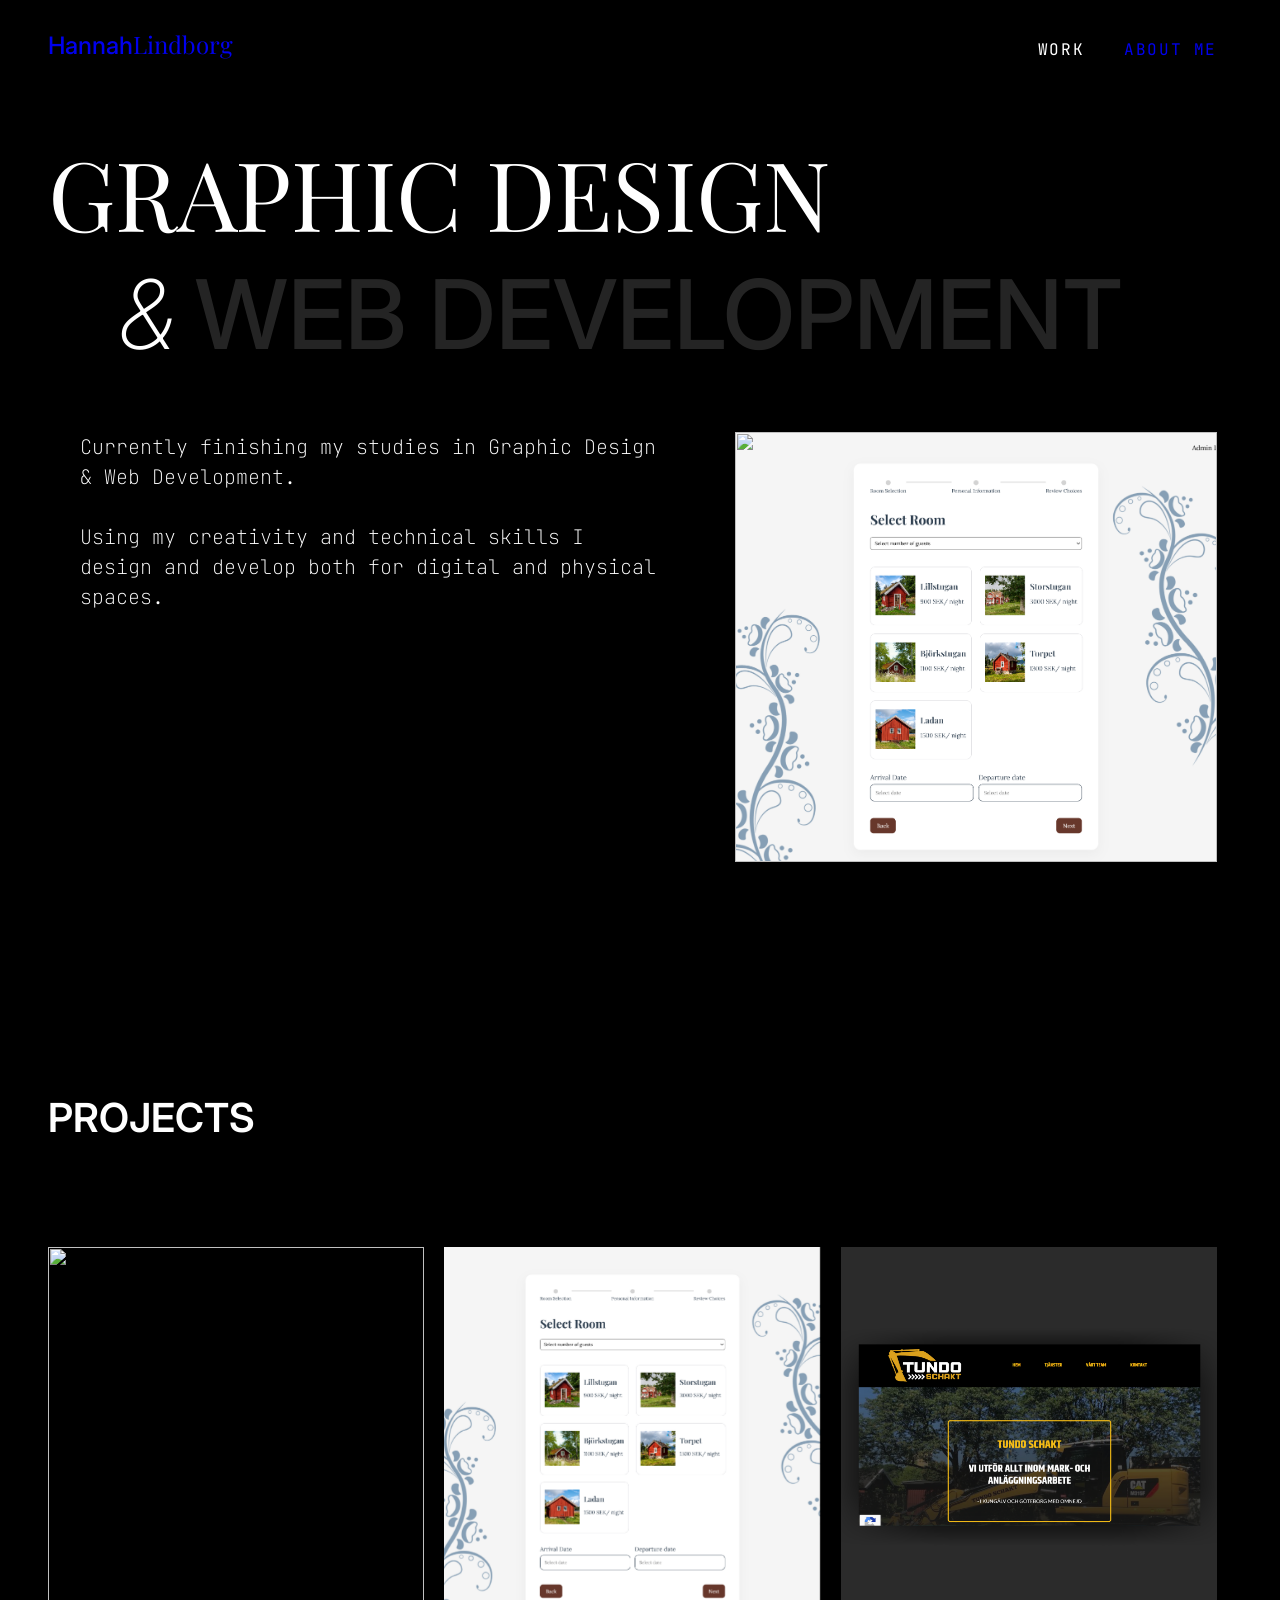
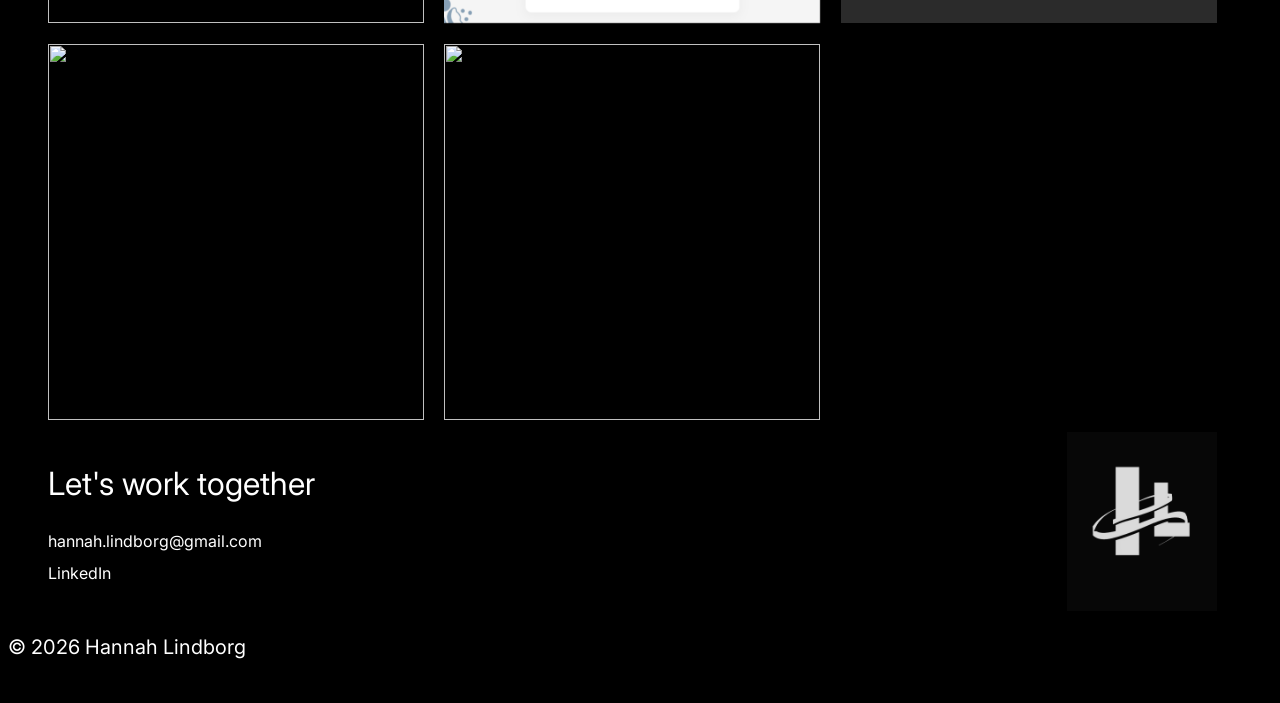
==== index.html @ d68002b4 "font size changes" ====
<!doctype html>
<html lang="en">
  <head>
    <meta charset="UTF-8" />
    <meta name="viewport" content="width=device-width, initial-scale=1.0" />
    <title>Home page</title>
    <link rel="preconnect" href="https://fonts.googleapis.com" />
    <link rel="preconnect" href="https://fonts.gstatic.com" crossorigin />

    <link
      href="https://fonts.googleapis.com/css2?family=Bebas+Neue&family=Inter:ital,opsz,wght@0,14..32,100..900;1,14..32,100..900&display=swap"
      rel="stylesheet"
    />
    <link
      href="https://fonts.googleapis.com/css2?family=Lora:ital,wght@0,400..700;1,400..700&family=Luxurious+Script&family=Playfair+Display:ital,wght@0,400..900;1,400..900&display=swap"
      rel="stylesheet"
    />
    <link
      href="https://fonts.googleapis.com/css2?family=JetBrains+Mono:ital,wght@0,100..800;1,100..800&display=swap"
      rel="stylesheet"
    />

    <link rel="stylesheet" href="style.css" />
    <link rel="stylesheet" href="work.css" />
    <link rel="stylesheet" href="transitions.css" />
  </head>
  <body>
    <div id="smooth-wrapper" class="smooth-scroll">
      <div id="smooth-content">
        <header>
          <nav aria-label="main">
            <ul>
              <div class="left-side">
                <li class="name" id="firstname"><a href="index.html">Hannah</a></li>
                <li class="name" id="lastname"><a href="index.html">Lindborg</a></li>
              </div>
              <div class="right-side">
                <li id="workbutton">WORK</li>
                <li><a href="about.html">ABOUT ME</a></li>
              </div>
            </ul>
          </nav>
        </header>
        <main id="swup" class="transition-reveal">
          <section id="hero-section">
            <section id="hero-1">
          <section id="hero-section-upper">
            <div id="hero-text">
              <h1 id="graphic-design">GRAPHIC DESIGN</h1>
              <div id="hero-2nd-row">
                <span id="and">&</span>
                <h1 id="web-development">WEB DEVELOPMENT</h1>
              </div>
            </div>
          </section>
          <section id="projects">
          <div id="hero-section-lower">
            <p id="hero-description">
              Currently finishing my studies in Graphic Design & Web Development.<br><br> Using my creativity and technical skills I design and develop both for digital and physical spaces.
            </p>
            <div id="image-animation-container">
              <img
                src="images/Album showcase.webp"
                alt=""
                id="hero-img-2"
                data-flip-id="album"
                class="gallery-images"
              />
              <img
                src="images/outdoor signage.webp"
                alt=""
                id="hero-img-3"
                class="gallery-images"
                data-flip-id="sunshake"
              />
              <img
                src="images/tundoschakt.webp"
                alt=""
                id="hero-img-1"
                data-flip-id="internship"
                class="gallery-images"
              />
                <img
                src="images/sjöstugan/booking step1.png"
                alt=""
                id="hero-img-1"
                data-flip-id="bookingsystem"
                class="gallery-images"
              />
                <img
                src="images/sjöstugan-display.webp"
                alt=""
                id="hero-img-1"
                data-flip-id="sjöstugan"
                class="gallery-images"
              />
            </div>
          </div>
          </section>
          </section>
          <section id="projects-title">
            <h2>PROJECTS</h2>
          </section>
          <section id="projects-showcase">
            <div class="project-container">
              <a href="sjöstugan.html" alt="">
                <img
                  src="images/sjöstugan-display.webp"
                  alt=""
                  data-flip-id="sjöstugan"
                  class="project-image"
                />
                <div class="project-overlay">
                  <h2 class="project-title">
                    Sjöstugan<br />
                    Bed & Breakfast
                  </h2>
                  <div class="project-description">
                    <p>Web design</p>
                    <p>UX design</p>
                    <p>Brand identity</p>
                  </div>
                </div>
              </a>
            </div>
               <div class="project-container">
              <a href="bookingsystem.html" alt="" data-flip-id="project-4">
                <img src="images/sjöstugan/booking step1.png" alt="" class="project-image" data-flip-id="bookingsystem" />
                <div class="project-overlay">
                  <h2 class="project-title">Sjöstugan<br />Booking & Management System</h2>
                  <div class="project-description">
                    <p>Full-stack dev</p>
                    <p>UX design</p>
                    <p>Database</p>
                  </div>
                </div>
              </a>
            </div>
             <div class="project-container">
              <a href="internship.html" alt="">
                <img
                  src="images/tundoschakt.webp"
                  alt=""
                  data-flip-id="internship"
                  class="project-image"
                />
                <div class="project-overlay">
                  <h2 class="project-title">Internship Projects</h2>
                  <div class="project-description">
                    <p>Web design</p>
                    <p>UX design</p>
                    <p>Social media</p>
                  </div>
                </div>
              </a>
            </div>
            <div class="project-container">
              <a href="sunshake.html" alt="">
                <img
                  src="images/outdoor signage.webp"
                  alt=""
                  data-flip-id="sunshake"
                  class="project-image"
                />
                <div class="project-overlay">
                  <h2 class="project-title">
                    Sunshake<br />Juice & smoothie bar
                  </h2>
                  <div class="project-description">
                    <p>Brand Identity</p>
                  </div>
                </div>
              </a>
            </div>
            <div class="project-container">
              <a href="albumproject.html" alt="">
                <img
                  src="images/Album showcase.webp"
                  alt=""
                  class="project-image"
                  data-flip-id="album"
                />
                <div class="project-overlay">
                  <h2 class="project-title">A Taste of Music</h2>
                  <div class="project-description">
                    <p>Album cover design</p>
                    <p>Concept design</p>
                  </div>
                </div>
              </a>
            </div>
          </section>
        </main>
        <footer>
          <section id="footer-information">
            <div class="footer-left">
              <img src="images/sjöstugan/Screenshot 2026-03-01 122633 - Copy.png" alt="" />
            </div>
            <div class="footer-right">
              <h3>Let's work together</h3>
              <ul>
                <li>
                  <a href="mailto:hannah.lindborg@gmail.com">
                    hannah.lindborg@gmail.com
                  </a>
                </li>
               <li>
                  <a
                    href="https://www.linkedin.com/in/hannah-lindborg-938377367"
                    >LinkedIn</a
                  >
                </li>
              </ul>
            </div>
          </section>
          </section>
          <div id="copyright">
            <p>© 2026 Hannah Lindborg</p>
          </div>
        </footer>
      </div>
    </div>
    <script src="https://cdn.jsdelivr.net/npm/gsap@3.14.1/dist/gsap.min.js"></script>
    <script src="https://cdn.jsdelivr.net/npm/gsap@3.14.1/dist/ScrollToPlugin.min.js"></script>
    <script src="https://cdn.jsdelivr.net/npm/gsap@3.14.1/dist/ScrollTrigger.min.js"></script>
    <script src="https://cdn.jsdelivr.net/npm/gsap@3.14.1/dist/SplitText.min.js"></script>
    <script src="https://cdn.jsdelivr.net/npm/gsap@3.14.1/dist/ScrollSmoother.min.js"></script>
    <script src="https://cdn.jsdelivr.net/npm/gsap@3.14.1/dist/ScrambleTextPlugin.min.js"></script>
    <script src="https://cdn.jsdelivr.net/npm/gsap@3.14.1/dist/Flip.min.js"></script>
    <script src="https://unpkg.com/@swup/js-plugin@3"></script>
    <script src="https://unpkg.com/@swup/parallel-plugin@0"></script>
    <script src="https://unpkg.com/@swup/head-plugin@2"></script>
    <script src="https://unpkg.com/@swup/preload-plugin@3"></script>
    <script type="module" src="global.js"></script>
  </body>
</html>
---- style.css ----
:root {
  --space-2xs: clamp(0.25rem, 0.5vw, 0.375rem);
  --space-xs: clamp(0.5rem, 1vw, 0.75rem);
  --space-sm: clamp(0.75rem, 2vw, 1.25rem);
  --space-md: clamp(1.25rem, 4vw, 2.5rem);
  --space-lg: clamp(2rem, 8vh, 5rem);
  --space-xl: clamp(4rem, 12vh, 8rem);
  scrollbar-gutter: stable;
}

* {
  font-family: "Inter", sans-serif;
  font-optical-sizing: auto;
  font-weight: weight;
  font-style: normal;
  font-size: 16px;
}

*,
*:before,
*:after {
  box-sizing: border-box;
}

/* Global font sizes */

h1 {
  font-size: clamp(2.5rem, 8vw, 4rem);
  font-weight: 800;
  margin-bottom: 0;
}

h2 {
  font-size: clamp(1.8rem, 5vw, 2.5rem);
  font-weight: 600;
}

h3 {
  font-size: clamp(1.4rem, 3vw, 2rem);
  font-weight: 400;
}

p {
  font-size: clamp(1rem, 1vw + 0.5rem, 1.25rem);
  line-height: 1.6;
  max-width: 75ch;
}

#intro-left-container span {
  font-weight: 200;
  margin-top: 0;
  font-size: 2rem;
}

nav ul {
  display: flex;
  flex-direction: row;
  justify-content: space-between;
  list-style-type: none;
  padding-right: var(--space-md);
  padding-top: var(--space-xs);
  padding-bottom: var(--space-xs);
  align-items: flex-end;
}

.right-side li,
.right-side a {
  font-family: "JetBrains Mono", monospace;
  letter-spacing: 0.1em;
  text-decoration-line: none;
}

.right-side {
  display: flex;
  flex-direction: row;
  column-gap: var(--space-md);
}

.left-side {
  display: flex;
  flex-direction: row;
  align-items: baseline;
}

.name a {
  font-size: 1.5rem;
}

.left-side #firstname a {
  font-family: "Inter", serif !important;
  font-weight: 500;
  text-decoration-line: none;
}

.left-side #lastname a {
  font-family: "Playfair Display", serif !important;
  text-decoration-line: none;
}

/* Intro section */

#intro-section {
  display: flex;
  flex-direction: row;
  height: 200px;
  flex: 60% 40%;
  padding-bottom: var(--space-sm);
  background-color: white;
  position: relative;
}

#intro-left-container {
  display: flex;
  flex-direction: column;
  justify-content: flex-end;
  width: 100%;
  padding-left: var(--space-md);
}

#intro-right-container {
  display: flex;
  flex-direction: column;
  width: 100%;
  justify-content: flex-end;
  padding-right: var(--space-md);
}

#brief-container {
  display: flex;
  flex-direction: column;
  align-items: flex-start;
}

#brief-container h3 {
  margin-bottom: 0;
}

#brief-container p {
  margin-bottom: 0;
}

#delivery-container {
  display: flex;
  flex-direction: column;
  align-items: flex-start;
}

#delivery-container h3 {
  margin-bottom: 0;
}

#delivery-container p {
  margin-bottom: 0;
}

@media screen and (max-width: 1024px) {
  #intro-section {
    display: flex;
    flex-direction: column;
    height: auto;
    row-gap: var(--space-xs);
    padding-bottom: var(--space-sm);
  }

  #intro-left-container {
    align-items: center;
  }

  #intro-right-container {
    padding-left: var(--space-md);
  }
}

#hero-image-container {
  width: auto;
  height: auto;
  overflow: hidden;
}

#hero-image-container img {
  width: 100%;
  height: 100%;
  object-fit: cover;
}

#contept-section {
  max-width: 40vw;
  height: 312px;
  align-content: center;
  margin-left: var(--space-md);
}

/* Image credits section */

.image-credits {
  display: flex;
  flex-direction: column;
  align-items: flex-start;
  padding-inline: var(--space-md);
}

footer {
  background-color: white;
  color: black;
  z-index: 10;
}

footer a {
  color: black;
  text-decoration-line: none;
}

footer a:visited {
  color: black;
}

#footer-information {
  display: flex;
  flex-direction: row-reverse;
  justify-content: space-between;
  padding-inline: var(--space-md);
  padding-top: var(--space-xs);
}

#footer-information p {
  margin-block: 0;
}

.footer-left {
  display: flex;
  flex-direction: column;
  justify-content: center;
}

.footer-left img {
  max-width: 150px;
  height: auto;
  object-fit: cover;
}

.footer-right {
  display: flex;
  flex-direction: column;
  justify-content: flex-start;
}

.footer-right h3 {
  margin-bottom: var(--space-xs);
}

.footer-right ul {
  display: flex;
  flex-direction: column;
  list-style: none;
  padding-left: 0;
  row-gap: var(--space-xs);
}

#copyright {
  display: flex;
  justify-self: center;
  padding-bottom: var(--space-xs);
}
---- work.css ----
/* Swup reveal transition */
#swup.transition-reveal {
  background-color: black;
}

body {
  background-color: black;
  color: white;
}

a:visited {
  color: white;
}

#workbutton:hover {
  cursor: pointer;
}

#hero-section-upper {
  padding-inline: var(--space-md);
  padding-block: var(--space-md);
}

#hero-text {
  display: flex;
  flex-direction: column;
}

#hero-2nd-row {
  display: flex;
  flex-direction: row;
  column-gap: var(--space-sm);
  padding-left: var(--space-lg);
}

#and {
  font-size: 6rem;
  font-family: "Inter", sans-serif;
  font-style: italic;
  font-weight: 200;
}

#web-development {
  font-size: 6rem;
  font-family: "Inter", sans-serif;
  font-weight: 500;
  opacity: 0;
  padding: 0;
  margin: 0;
}

#graphic-design {
  font-size: 6rem;
  font-family: "Playfair Display", serif;
  padding: 0;
  margin: 0;
  font-weight: 200;
}

#hero-section-lower {
  display: flex;
  flex-direction: row;
  min-height: 50vh;
}

#hero-description {
  padding-inline: var(--space-lg);
  margin-top: var(--space-sm);
  flex: 60%;
  will-change: transform, opacity;
  line-height: 1.5;
  font-kerning: normal;
}

#hero-1 {
  height: 100vh;
  display: flex;
  flex-direction: column;
}

#hero-description,
#hero-description *,
#hero-description div,
#hero-description span {
  font-family: "JetBrains Mono", monospace !important;
  font-size: 1.25rem;
  font-weight: 100;
  -webkit-font-smoothing: antialiased;
}

#hero-description .split-line,
#hero-description .split-word {
  font-family: "JetBrains Mono", monospace !important;
  font-weight: 100 !important;
  font-size: 1.25rem !important;
  line-height: inherit !important;
  display: inline-block;
  -webkit-font-smoothing: antialiased;
  -moz-osx-font-smoothing: grayscale;
}

#hero-description div {
  display: inline-block;
}

#image-animation-container {
  flex: 40%;
  margin-top: var(--space-sm);
  margin-right: var(--space-md);
  position: relative;
  z-index: 1;
}

#image-animation-container img {
  width: 100%;
  height: 100%;
  object-fit: cover;
  position: absolute;
  z-index: 1;
}

#projects-title {
  padding-block: var(--space-lg);
  padding-inline: var(--space-md);
}

#projects-showcase {
  display: grid;
  grid-template-columns: 1fr 1fr 1fr;
  grid-template-rows: auto;
  row-gap: var(--space-sm);
  column-gap: var(--space-sm);
  padding-inline: var(--space-md);
}

.project-container {
  width: 100%;
  aspect-ratio: 1/1;
  position: relative;
}

.project-image {
  will-change: transform, opacity;
}

#projects,
#hero-section-lower,
#image-animation-container {
  overflow: visible !important;
}

.is-flipping .gallery-images {
  opacity: 0;
}

body.is-flipping .project-container {
  pointer-events: none;
  overflow: visible;
}

body:not(.is-flipping) .project-container {
  pointer-events: auto;
  overflow: hidden;
}

.project-container img {
  display: block;
  width: 100%;
  height: 100%;
  object-fit: cover;
  position: relative;
}

.project-overlay {
  position: absolute;
  top: 0;
  left: 0;
  width: 100%;
  height: 100%;
  opacity: 0;
  background-color: rgba(0, 0, 0, 0.7);
  justify-content: center;
  align-content: center;
  color: white;
  text-align: left;
  padding-inline: var(--space-md);
}

.project-title {
  margin-bottom: var(--space-xs);
  font-size: 2rem;
}

.project-description {
  display: flex;
  flex-direction: row;
  flex-wrap: wrap;
  column-gap: var(--space-xs);
}

.project-description p {
  border: 1px solid white;
  border-radius: 0.75rem;
  margin-block: var(--space-xs);
  font-size: 1rem;
  padding-inline: 8px;
  padding-block: 4px;
}

.left-column h1 {
  font-size: 12.5rem;
}

.left-column span {
  font-family: "Playfair Display", serif;
  font-weight: 200;
  margin-top: -3%;
  font-size: 3.5rem;
  align-self: center;
  color: #ff5900;
}

.left-column {
  display: flex;
  flex-direction: column;
  justify-content: flex-end;
}

footer {
  background-color: black;
  color: white;
}

footer a {
  color: white;
}

footer a:visited {
  color: white;
}

@media screen and (max-width: 1200px) {
  #graphic-design {
    font-size: 4.5rem;
  }
  #web-development {
    font-size: 4.5rem;
  }
  #and {
    font-size: 4.5rem;
  }
}

@media screen and (max-width: 1024px) {
  #projects-showcase {
    grid-template-columns: 1fr 1fr;
    grid-template-rows: auto;
  }
}

@media screen and (max-width: 920px) {
  #graphic-design {
    font-size: 3rem;
  }
  #web-development {
    font-size: 3rem;
  }
  #and {
    font-size: 3rem;
  }
}

@media screen and (max-width: 768px) {
  #projects-showcase {
    grid-template-columns: 1fr;
  }
  .project-overlay {
    opacity: 100;
    display: flex;
    flex-direction: column;
    align-items: center;
  }
  .project-title {
    text-align: center;
  }
  .project-container img {
    width: 100%;
    height: 100%;
    object-fit: cover;
  }
  #image-animation-container {
    display: none;
  }
  #hero-section {
    display: flex;
    flex-direction: column;
    justify-content: center;
  }
  #hero-1 {
    min-height: 70vh;
    justify-content: center;
  }
  #hero-description {
    flex: 100%;
    padding-inline: var(--space-md);
  }
  .project-description {
    justify-content: center;
    row-gap: var(--space-2xs);
  }
  .project-description p {
    margin-block: var(--space-2xs);
  }
  #projects-title {
    padding-block: var(--space-sm);
  }
  #web-development {
    opacity: 1;
    font-size: 2.5rem;
  }
  #graphic-design {
    font-size: 2.5rem;
  }
  #and {
    font-size: 2.5rem;
  }
}

@media screen and (max-width: 500px) {
  #web-development {
    opacity: 1;
    font-size: 2rem;
  }
  #graphic-design {
    font-size: 2rem;
  }
  #and {
    font-size: 2rem;
  }
}
---- transitions.css ----
#swup.is-changing {
  display: grid;
  grid-template-columns: 100%;
  overflow: hidden;
  height: 100vh;
}

.is-newcontainer,
.is-previous-container {
  grid-area: 1/1;
  min-height: 100vh;
}

.is-new-container {
  z-index: 2;
}

.is-previous-container {
  z-index: 1;
}
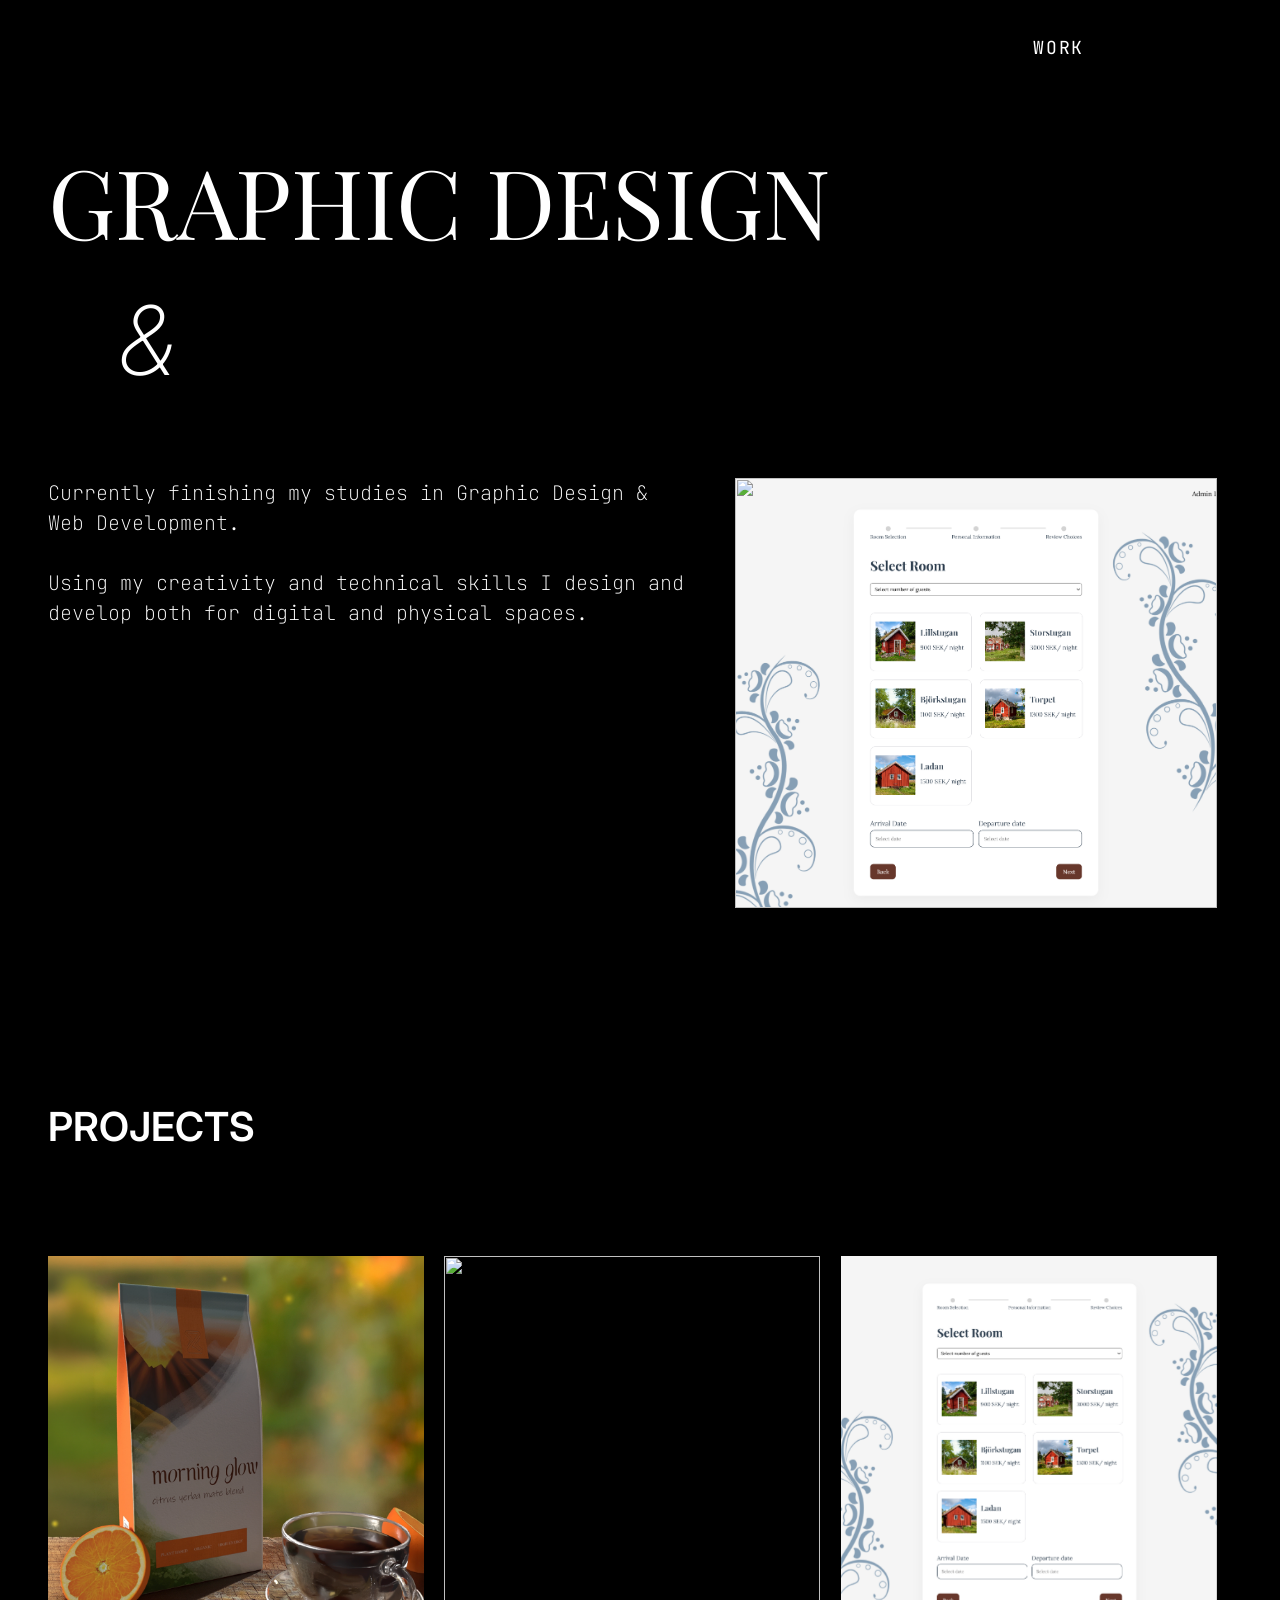
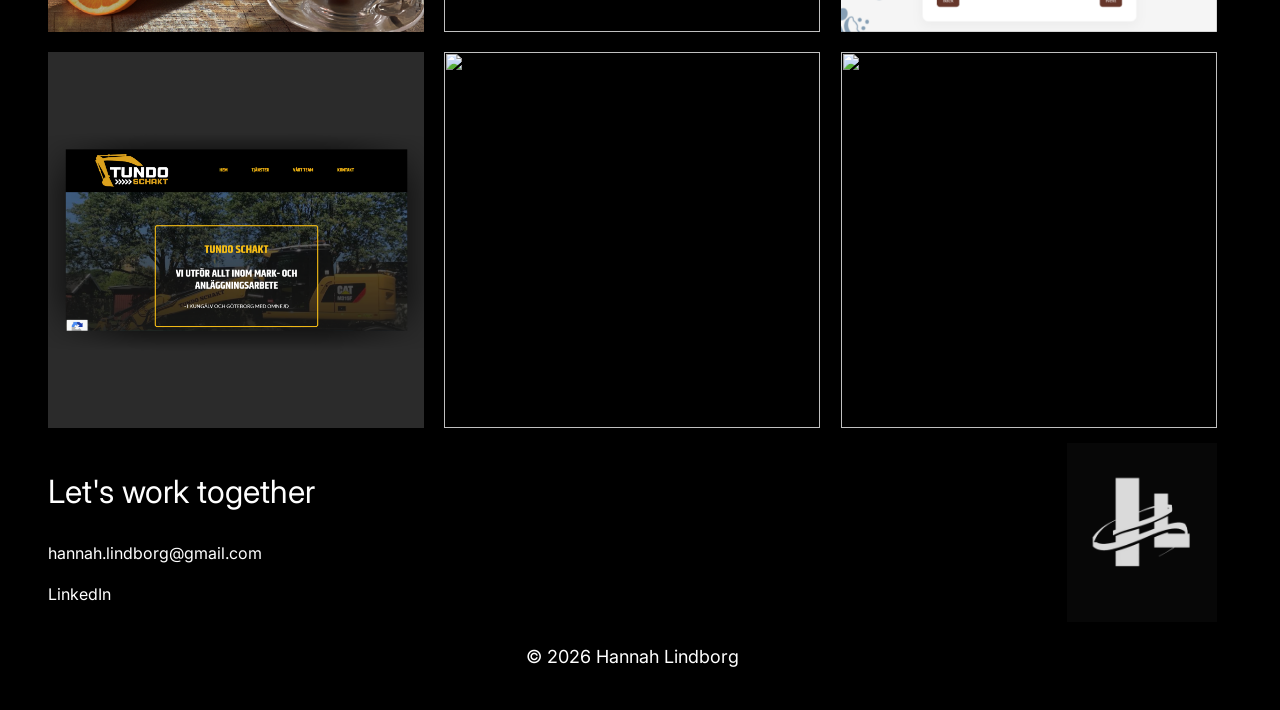
==== commit 41c09073: "moment project" ====
--- a/index.html
+++ b/index.html
@@ -66,6 +66,13 @@
                 data-flip-id="album"
                 class="gallery-images"
               />
+               <img
+                src="images/moment/moment cover.webp"
+                alt=""
+                id="hero-img-3"
+                class="gallery-images"
+                data-flip-id="moment"
+              />
               <img
                 src="images/outdoor signage.webp"
                 alt=""
@@ -102,6 +109,26 @@
             <h2>PROJECTS</h2>
           </section>
           <section id="projects-showcase">
+             <div class="project-container">
+              <a href="moment.html" alt="">
+                <img
+                  src="images/moment/moment cover.webp"
+                  alt=""
+                  data-flip-id="moment"
+                  class="project-image"
+                />
+                <div class="project-overlay">
+                  <h2 class="project-title">
+                    momenT<br />
+                    tea co.
+                  </h2>
+                  <div class="project-description">
+                    <p>Brand Identity</p>
+                    <p>Packaging design</p>
+                  </div>
+                </div>
+              </a>
+            </div>
             <div class="project-container">
               <a href="sjöstugan.html" alt="">
                 <img
--- a/style.css
+++ b/style.css
@@ -40,8 +40,10 @@
   font-weight: 400;
 }
 
-p {
-  font-size: clamp(1rem, 1vw + 0.5rem, 1.25rem);
+p,
+span,
+li {
+  font-size: clamp(1rem, 0.5vw + 0.75rem, 1.125rem);
   line-height: 1.6;
   max-width: 75ch;
 }
@@ -57,10 +59,9 @@
   flex-direction: row;
   justify-content: space-between;
   list-style-type: none;
-  padding-right: var(--space-md);
-  padding-top: var(--space-xs);
-  padding-bottom: var(--space-xs);
-  align-items: flex-end;
+  padding-inline: var(--space-md);
+  padding-block: var(--space-xs);
+  align-items: center;
 }
 
 .right-side li,
@@ -102,7 +103,7 @@
 #intro-section {
   display: flex;
   flex-direction: row;
-  height: 200px;
+  height: auto;
   flex: 60% 40%;
   padding-bottom: var(--space-sm);
   background-color: white;
@@ -258,6 +259,28 @@
 
 #copyright {
   display: flex;
-  justify-self: center;
+  flex-direction: column;
+  align-items: center;
   padding-bottom: var(--space-xs);
 }
+
+@media screen and (max-width: 500px) {
+  .footer-left {
+    display: none;
+  }
+  #footer-information {
+    justify-content: flex-end;
+  }
+}
+
+@media screen and (max-width: 480px) {
+  #intro-left-container {
+    align-items: flex-start;
+  }
+}
+
+@media screen and (max-width: 400px) {
+  nav ul {
+    flex-direction: column;
+  }
+}
--- a/work.css
+++ b/work.css
@@ -12,6 +12,10 @@
   color: white;
 }
 
+a {
+  color: black;
+}
+
 #workbutton:hover {
   cursor: pointer;
 }
@@ -31,6 +35,7 @@
   flex-direction: row;
   column-gap: var(--space-sm);
   padding-left: var(--space-lg);
+  align-items: center;
 }
 
 #and {
@@ -64,7 +69,7 @@
 }
 
 #hero-description {
-  padding-inline: var(--space-lg);
+  padding-inline: var(--space-md);
   margin-top: var(--space-sm);
   flex: 60%;
   will-change: transform, opacity;
@@ -297,12 +302,13 @@
     justify-content: center;
   }
   #hero-1 {
-    min-height: 70vh;
-    justify-content: center;
+    height: 60vh;
+    justify-content: space-between;
   }
   #hero-description {
     flex: 100%;
     padding-inline: var(--space-md);
+    font-size: 1rem;
   }
   .project-description {
     justify-content: center;
@@ -326,7 +332,10 @@
   }
 }
 
-@media screen and (max-width: 500px) {
+@media screen and (max-width: 550px) {
+  #hero-2nd-row {
+    padding-left: var(--space-sm);
+  }
   #web-development {
     opacity: 1;
     font-size: 2rem;
@@ -338,3 +347,25 @@
     font-size: 2rem;
   }
 }
+
+@media screen and (max-width: 480px) {
+  #hero-1 {
+    height: 50vh;
+  }
+}
+
+@media screen and (max-width: 410px) {
+  #hero-2nd-row {
+    padding-left: 0;
+  }
+  #web-development {
+    opacity: 1;
+    font-size: 1.5rem;
+  }
+  #graphic-design {
+    font-size: 1.5rem;
+  }
+  #and {
+    font-size: 1.5rem;
+  }
+}
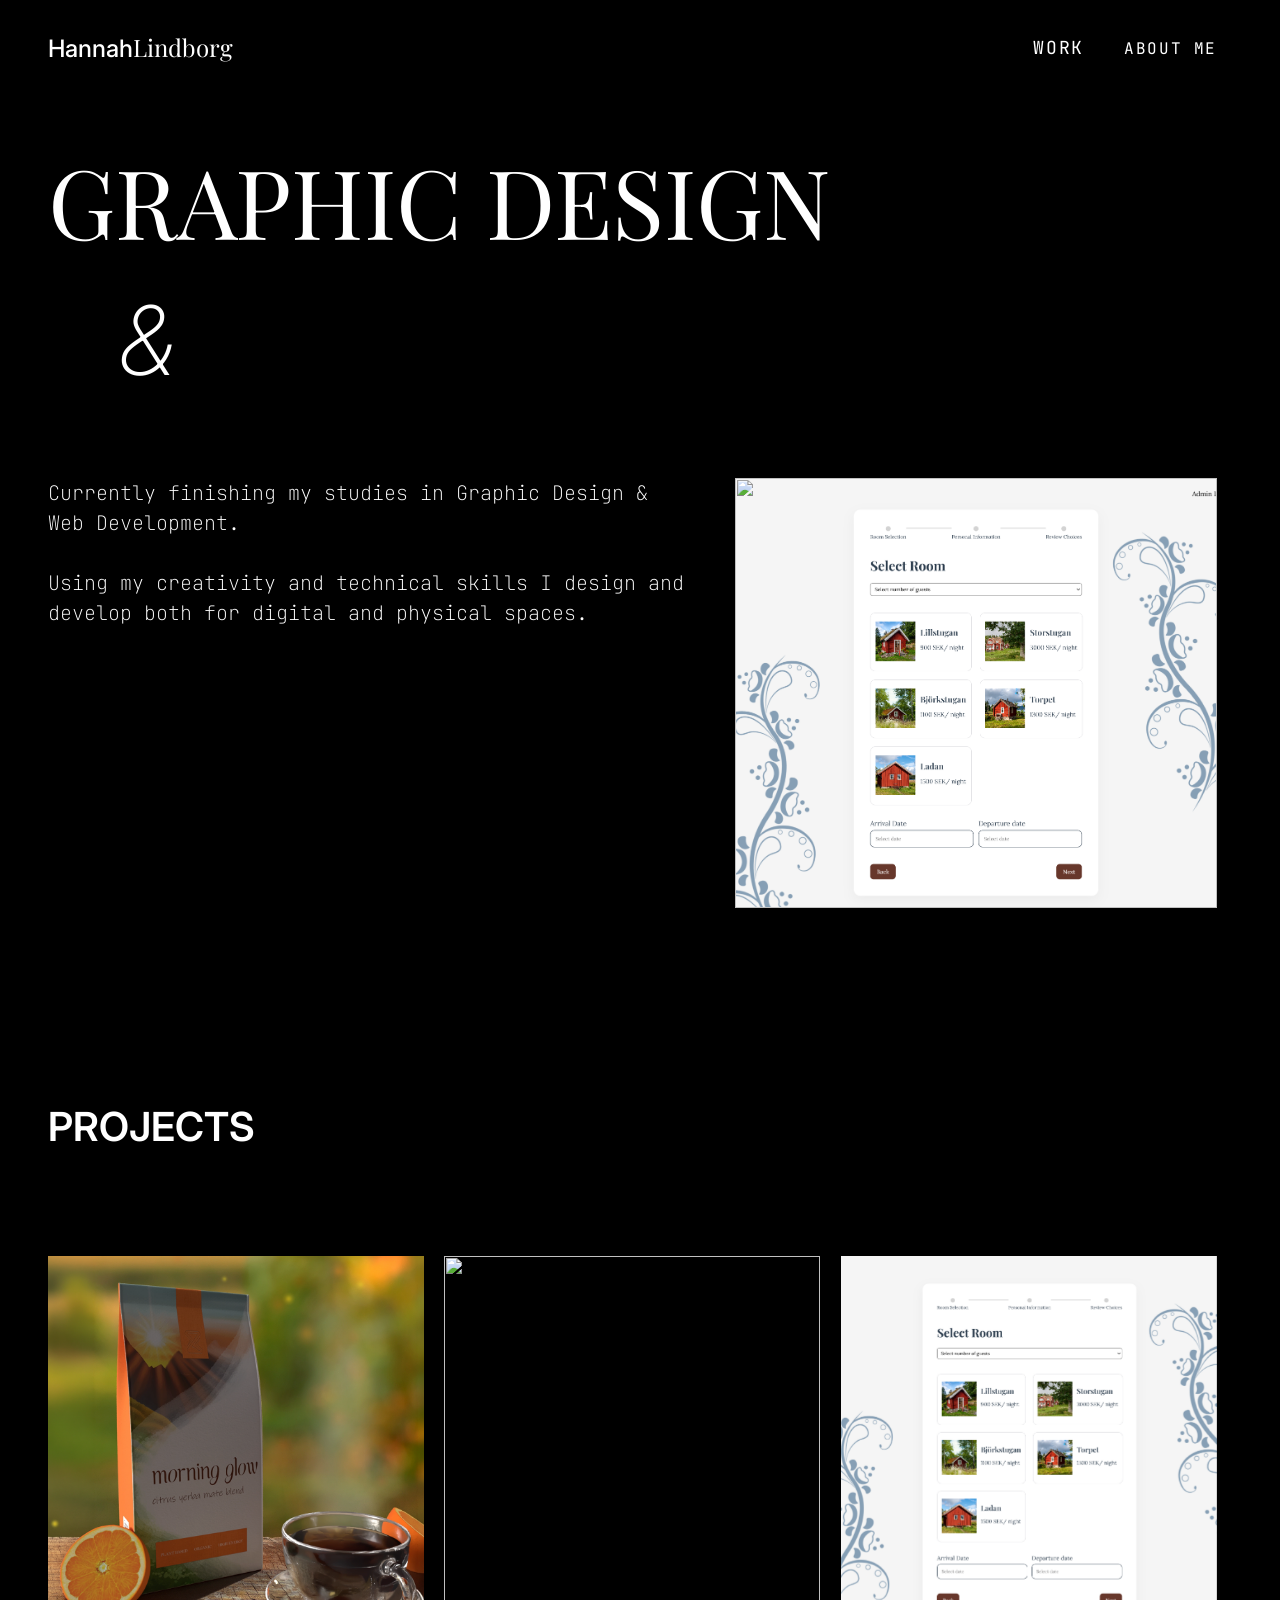
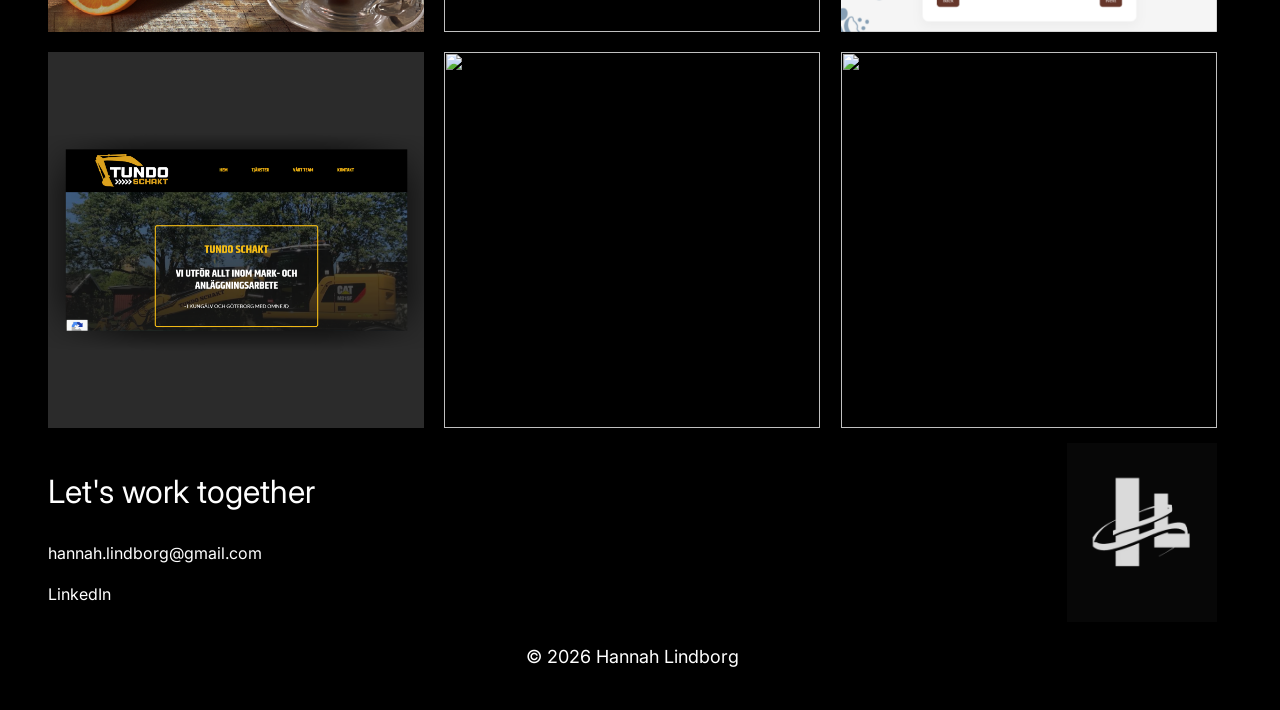
==== commit 08a537ef: "animation fix" ====
--- a/index.html
+++ b/index.html
@@ -62,16 +62,16 @@
               <img
                 src="images/Album showcase.webp"
                 alt=""
+                id="hero-img-1"
+                data-flip-id="album"
+                class="gallery-images"
+              />
+               <img
+                src="images/moment/moment_cover.webp"
+                alt=""
                 id="hero-img-2"
-                data-flip-id="album"
-                class="gallery-images"
-              />
-               <img
-                src="images/moment/moment cover.webp"
-                alt=""
-                id="hero-img-3"
-                class="gallery-images"
                 data-flip-id="moment"
+                class="gallery-images"
               />
               <img
                 src="images/outdoor signage.webp"
@@ -83,21 +83,21 @@
               <img
                 src="images/tundoschakt.webp"
                 alt=""
-                id="hero-img-1"
+                id="hero-img-4"
                 data-flip-id="internship"
                 class="gallery-images"
               />
                 <img
                 src="images/sjöstugan/booking step1.png"
                 alt=""
-                id="hero-img-1"
+                id="hero-img-5"
                 data-flip-id="bookingsystem"
                 class="gallery-images"
               />
                 <img
                 src="images/sjöstugan-display.webp"
                 alt=""
-                id="hero-img-1"
+                id="hero-img-6"
                 data-flip-id="sjöstugan"
                 class="gallery-images"
               />
@@ -112,7 +112,7 @@
              <div class="project-container">
               <a href="moment.html" alt="">
                 <img
-                  src="images/moment/moment cover.webp"
+                  src="images/moment/moment_cover.webp"
                   alt=""
                   data-flip-id="moment"
                   class="project-image"
--- a/work.css
+++ b/work.css
@@ -13,7 +13,7 @@
 }
 
 a {
-  color: black;
+  color: white;
 }
 
 #workbutton:hover {
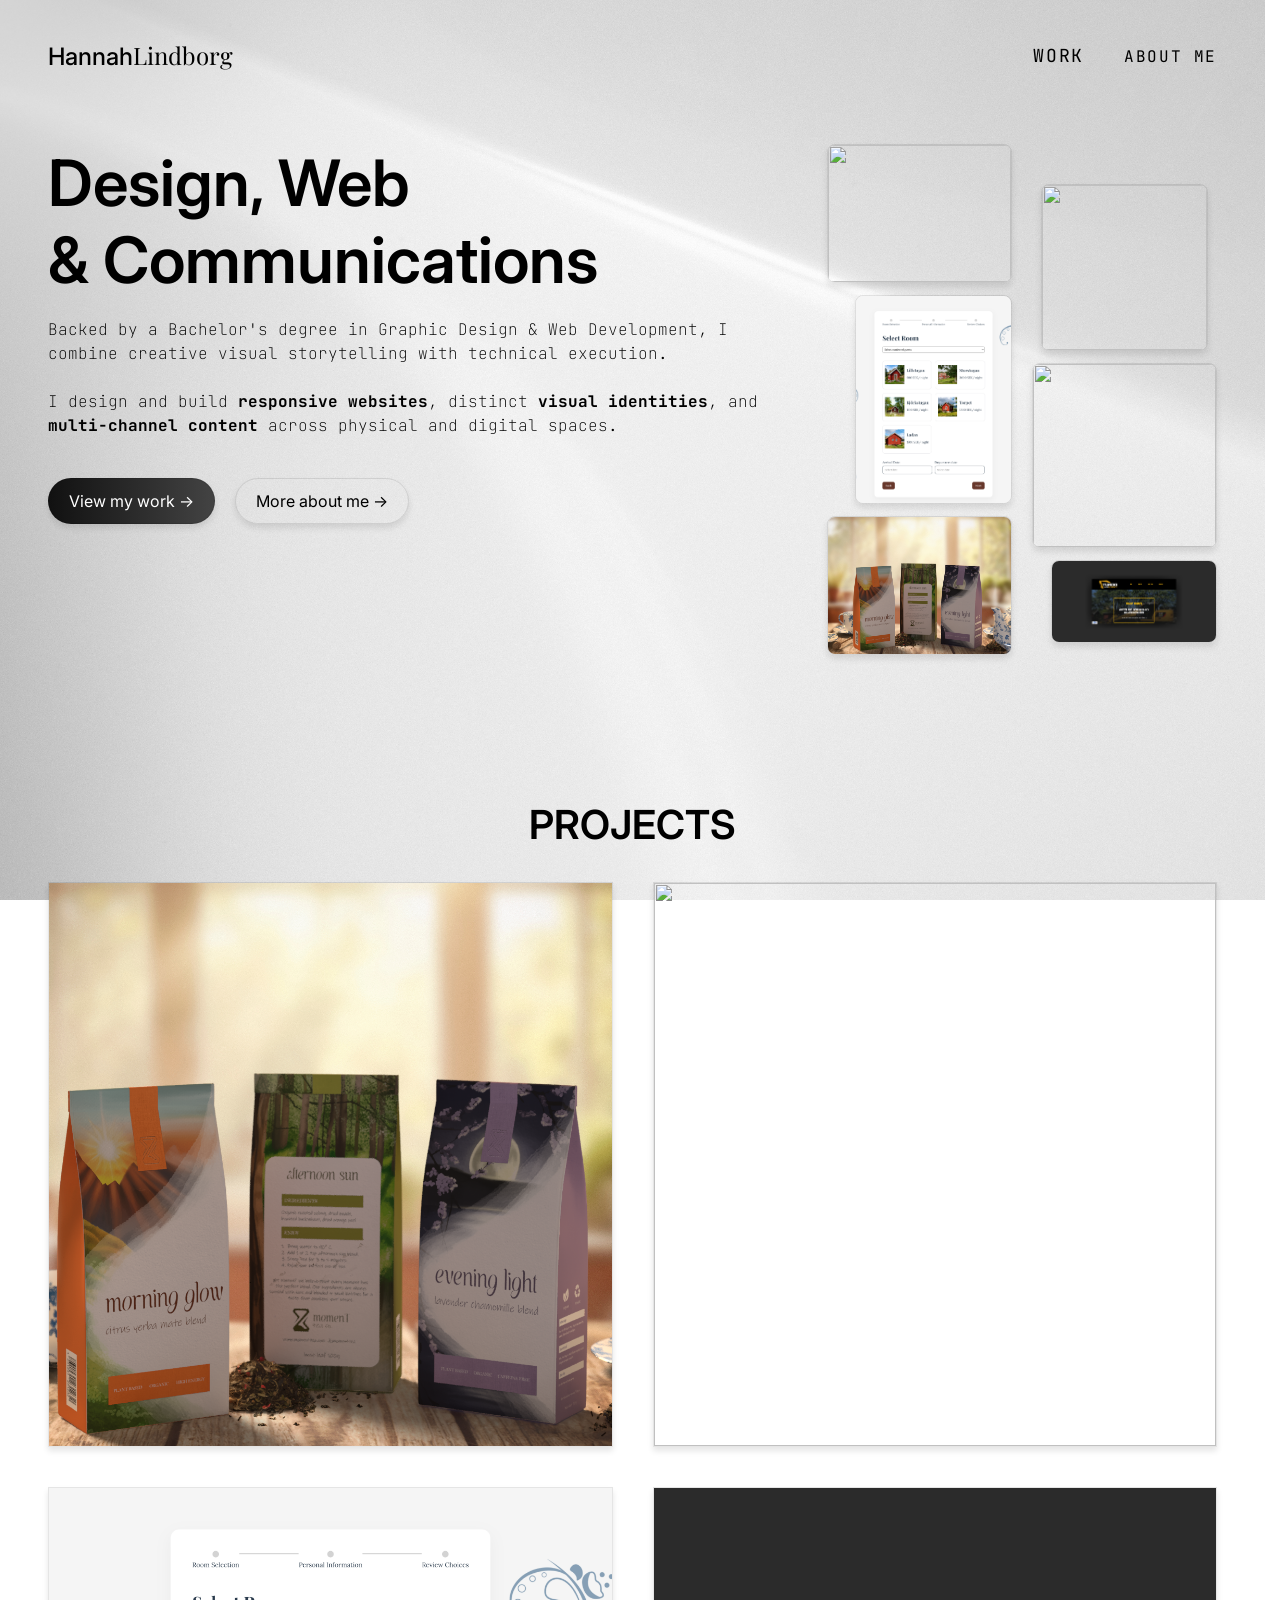
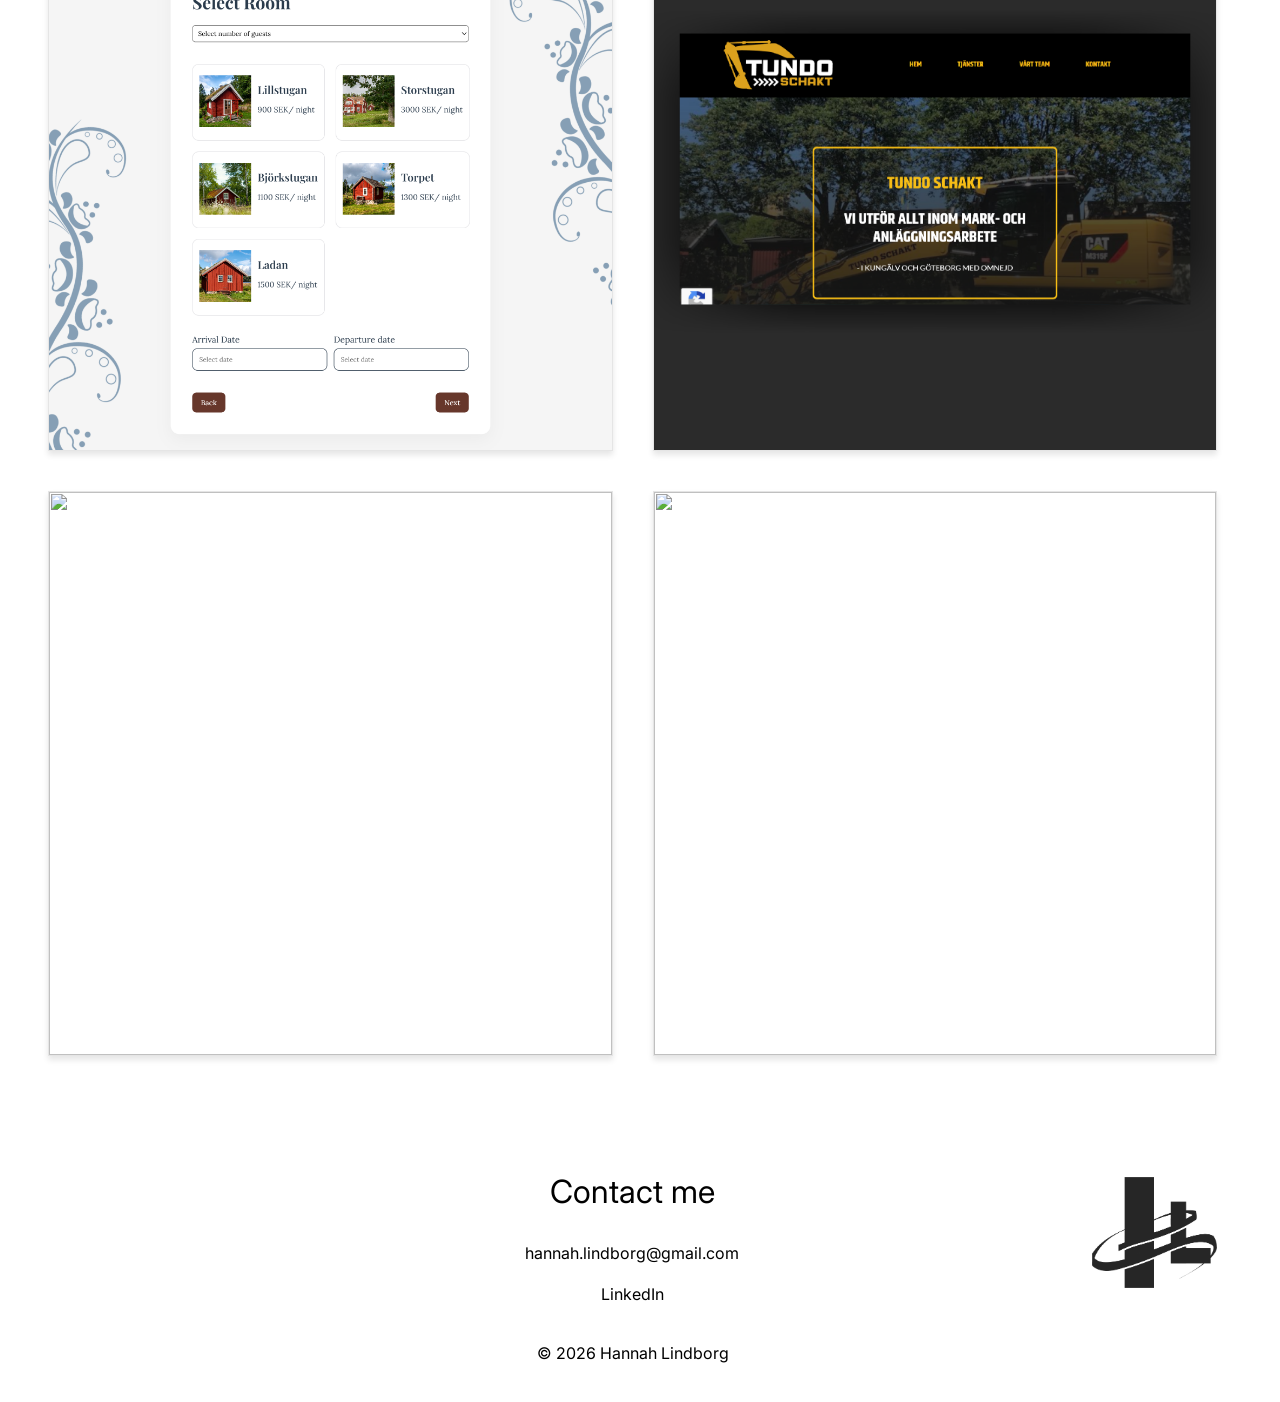
==== commit 9c5540c2: "homepage update" ====
--- a/index.html
+++ b/index.html
@@ -35,7 +35,7 @@
                 <li class="name" id="lastname"><a href="index.html">Lindborg</a></li>
               </div>
               <div class="right-side">
-                <li id="workbutton">WORK</li>
+                <li class="workbutton">WORK</li>
                 <li><a href="about.html">ABOUT ME</a></li>
               </div>
             </ul>
@@ -43,86 +43,84 @@
         </header>
         <main id="swup" class="transition-reveal">
           <section id="hero-section">
-            <section id="hero-1">
-          <section id="hero-section-upper">
-            <div id="hero-text">
-              <h1 id="graphic-design">GRAPHIC DESIGN</h1>
-              <div id="hero-2nd-row">
-                <span id="and">&</span>
-                <h1 id="web-development">WEB DEVELOPMENT</h1>
-              </div>
-            </div>
-          </section>
-          <section id="projects">
-          <div id="hero-section-lower">
+            <section id="left">
+    <div id="hero-title">
+      <h1 id="line1">Design, Web</h1>
+      <h1 id="line2">&amp; Communications</h1>
+    </div>
+
             <p id="hero-description">
-              Currently finishing my studies in Graphic Design & Web Development.<br><br> Using my creativity and technical skills I design and develop both for digital and physical spaces.
-            </p>
-            <div id="image-animation-container">
-              <img
-                src="images/Album showcase.webp"
-                alt=""
-                id="hero-img-1"
-                data-flip-id="album"
-                class="gallery-images"
-              />
-               <img
-                src="images/moment/moment_cover.webp"
-                alt=""
-                id="hero-img-2"
-                data-flip-id="moment"
-                class="gallery-images"
-              />
-              <img
-                src="images/outdoor signage.webp"
-                alt=""
-                id="hero-img-3"
-                class="gallery-images"
-                data-flip-id="sunshake"
-              />
-              <img
-                src="images/tundoschakt.webp"
-                alt=""
-                id="hero-img-4"
-                data-flip-id="internship"
-                class="gallery-images"
-              />
-                <img
-                src="images/sjöstugan/booking step1.png"
-                alt=""
-                id="hero-img-5"
-                data-flip-id="bookingsystem"
-                class="gallery-images"
-              />
-                <img
-                src="images/sjöstugan-display.webp"
-                alt=""
-                id="hero-img-6"
-                data-flip-id="sjöstugan"
-                class="gallery-images"
-              />
-            </div>
-          </div>
-          </section>
-          </section>
-          <section id="projects-title">
+      Backed by a Bachelor's degree in Graphic Design &amp; Web Development, I combine creative visual storytelling with technical execution. <br><br>
+      I design and build <b>responsive websites</b>, distinct <b>visual identities</b>, and <b>multi-channel content</b> across physical and digital spaces.
+    </p>
+
+            <div id="buttons-container">
+              <div class="workbutton" id="workbutton">View my work  &rarr;</div>
+              <div id="aboutmebutton"><a href="about.html">More about me  &rarr;</a></div>
+            </div>
+
+            </section>
+
+            <section id="right">
+<div id="hero-gallery">
+  <div id="gallery-left">
+    <div class="gallery-img-container">
+      <a href="sjöstugan.html" alt="">
+      <img src="images/sjöstugan-display.webp" alt="" />
+      </a>
+    </div>
+    <div class="gallery-img-container">
+      <a href="sjöstugan.html" alt="">
+      <img src="images/sjöstugan/booking step1.png" alt="" />
+      </a>
+    </div>
+    <div class="gallery-img-container">
+       <a href="moment.html" alt="">
+      <img src="images/moment/keyvisual_scene_edited.png" alt="" />
+      </a>
+    </div>
+  </div>
+  <div id="gallery-right">
+    <div class="gallery-img-container">
+      <a href="sunshake.html" alt="">
+     <img src="images/outdoor signage.webp" alt="" />
+     </a>
+    </div>
+    <div class="gallery-img-container">
+      <a href="albumproject.html" alt="">
+      <img src="images/Album showcase.webp" alt="" />
+      </a>
+    </div>
+    <div class="gallery-img-container">
+      <a href="internship.html" alt="">
+      <img src="images/tundoschakt.webp" alt="" />
+      </a>
+    </div>
+  </div>
+</div>
+           
+          </section>
+</section>
+
+          <section id="projects-section">
             <h2>PROJECTS</h2>
-          </section>
           <section id="projects-showcase">
              <div class="project-container">
               <a href="moment.html" alt="">
                 <img
-                  src="images/moment/moment_cover.webp"
+                  src="images/moment/keyvisual_scene_edited.png"
                   alt=""
                   data-flip-id="moment"
                   class="project-image"
                 />
                 <div class="project-overlay">
                   <h2 class="project-title">
-                    momenT<br />
-                    tea co.
+                    momenT tea co.
                   </h2>
-                  <div class="project-description">
+                 <!-- <div class="project-description">
+                    <p>Description for the project I did......</p>
+                  </div> -->
+                  <div class="project-tags">
                     <p>Brand Identity</p>
                     <p>Packaging design</p>
                   </div>
@@ -142,7 +140,10 @@
                     Sjöstugan<br />
                     Bed & Breakfast
                   </h2>
-                  <div class="project-description">
+                  <!--<div class="project-description">
+                    <p>Description for the project I did......</p>
+                  </div>-->
+                  <div class="project-tags">
                     <p>Web design</p>
                     <p>UX design</p>
                     <p>Brand identity</p>
@@ -155,7 +156,10 @@
                 <img src="images/sjöstugan/booking step1.png" alt="" class="project-image" data-flip-id="bookingsystem" />
                 <div class="project-overlay">
                   <h2 class="project-title">Sjöstugan<br />Booking & Management System</h2>
-                  <div class="project-description">
+                  <!--<div class="project-description">
+                    <p>Description for the project I did......</p>
+                  </div>-->
+                  <div class="project-tags">
                     <p>Full-stack dev</p>
                     <p>UX design</p>
                     <p>Database</p>
@@ -173,7 +177,10 @@
                 />
                 <div class="project-overlay">
                   <h2 class="project-title">Internship Projects</h2>
-                  <div class="project-description">
+                  <!--<div class="project-description">
+                    <p>Description for the project I did......</p>
+                  </div>-->
+                  <div class="project-tags">
                     <p>Web design</p>
                     <p>UX design</p>
                     <p>Social media</p>
@@ -193,7 +200,10 @@
                   <h2 class="project-title">
                     Sunshake<br />Juice & smoothie bar
                   </h2>
-                  <div class="project-description">
+                  <!--<div class="project-description">
+                    <p>Description for the project I did......</p>
+                  </div>-->
+                  <div class="project-tags">
                     <p>Brand Identity</p>
                   </div>
                 </div>
@@ -209,7 +219,10 @@
                 />
                 <div class="project-overlay">
                   <h2 class="project-title">A Taste of Music</h2>
-                  <div class="project-description">
+                  <!--<div class="project-description">
+                    <p>Description for the project I did......</p>
+                  </div>-->
+                  <div class="project-tags">
                     <p>Album cover design</p>
                     <p>Concept design</p>
                   </div>
@@ -217,14 +230,13 @@
               </a>
             </div>
           </section>
+        </section>
         </main>
         <footer>
           <section id="footer-information">
-            <div class="footer-left">
-              <img src="images/sjöstugan/Screenshot 2026-03-01 122633 - Copy.png" alt="" />
-            </div>
-            <div class="footer-right">
-              <h3>Let's work together</h3>
+            <div class="footer-left"></div>
+            <div class="footer-middle">
+              <h3>Contact me</h3>
               <ul>
                 <li>
                   <a href="mailto:hannah.lindborg@gmail.com">
@@ -238,6 +250,9 @@
                   >
                 </li>
               </ul>
+            </div>
+            <div class="footer-right">
+              <img src="images/Dark grey icon.png" alt="" />
             </div>
           </section>
           </section>
--- a/style.css
+++ b/style.css
@@ -54,6 +54,10 @@
   font-size: 2rem;
 }
 
+header {
+  background-color: transparent;
+}
+
 nav ul {
   display: flex;
   flex-direction: row;
@@ -69,6 +73,31 @@
   font-family: "JetBrains Mono", monospace;
   letter-spacing: 0.1em;
   text-decoration-line: none;
+  cursor: pointer;
+  position: relative;
+  display: inline-block;
+}
+
+.right-side li:after {
+  content: "";
+  display: block;
+  position: absolute;
+  bottom: 0;
+  left: 0;
+  width: 100%;
+  height: 0.1rem;
+  background-color: black;
+  opacity: 0;
+  transform: scaleX(0);
+  transition:
+    opacity 300ms,
+    transform 300ms;
+}
+
+.right-side li:hover:after {
+  opacity: 1;
+  transform: scaleX(1);
+  transform-origin: center;
 }
 
 .right-side {
@@ -200,8 +229,10 @@
   padding-inline: var(--space-md);
 }
 
+/* Footer section*/
+
 footer {
-  background-color: white;
+  background-color: transparent;
   color: black;
   z-index: 10;
 }
@@ -215,10 +246,37 @@
   color: black;
 }
 
+footer li {
+  position: relative;
+  display: inline-block;
+}
+
+footer li:after {
+  content: "";
+  display: block;
+  position: absolute;
+  bottom: 0;
+  left: 0;
+  width: 100%;
+  height: 0.1rem;
+  background-color: black;
+  opacity: 0;
+  transform: scaleX(0);
+  transition:
+    opacity 300ms,
+    transform 300ms;
+}
+
+footer li:hover:after {
+  opacity: 1;
+  transform: scaleX(1);
+  transform-origin: center;
+}
+
 #footer-information {
-  display: flex;
-  flex-direction: row-reverse;
-  justify-content: space-between;
+  display: grid;
+  grid-template-columns: 1fr 1fr 1fr;
+  grid-template-rows: auto;
   padding-inline: var(--space-md);
   padding-top: var(--space-xs);
 }
@@ -227,36 +285,37 @@
   margin-block: 0;
 }
 
-.footer-left {
-  display: flex;
-  flex-direction: column;
-  justify-content: center;
-}
-
-.footer-left img {
-  max-width: 150px;
-  height: auto;
-  object-fit: cover;
-}
-
-.footer-right {
-  display: flex;
-  flex-direction: column;
-  justify-content: flex-start;
-}
-
-.footer-right h3 {
+.footer-middle {
+  display: flex;
+  flex-direction: column;
+  align-items: center;
+}
+
+.footer-middle h3 {
   margin-bottom: var(--space-xs);
 }
 
-.footer-right ul {
-  display: flex;
-  flex-direction: column;
+.footer-middle ul {
+  display: flex;
+  flex-direction: column;
+  align-items: center;
   list-style: none;
   padding-left: 0;
   row-gap: var(--space-xs);
 }
 
+.footer-right {
+  display: flex;
+  flex-direction: column;
+  justify-content: center;
+  align-items: flex-end;
+}
+
+.footer-right img {
+  max-width: 125px;
+  object-fit: cover;
+}
+
 #copyright {
   display: flex;
   flex-direction: column;
@@ -264,23 +323,28 @@
   padding-bottom: var(--space-xs);
 }
 
-@media screen and (max-width: 500px) {
+#copyright p {
+  font-size: 1rem;
+}
+
+@media screen and (max-width: 768px) {
+  .footer-right img {
+    max-width: 98px;
+  }
+}
+
+@media screen and (max-width: 480px) {
+  #footer-information {
+    grid-template-columns: 1fr;
+    row-gap: var(--space-sm);
+  }
   .footer-left {
     display: none;
   }
-  #footer-information {
-    justify-content: flex-end;
-  }
-}
-
-@media screen and (max-width: 480px) {
-  #intro-left-container {
-    align-items: flex-start;
-  }
-}
-
-@media screen and (max-width: 400px) {
-  nav ul {
-    flex-direction: column;
-  }
-}
+  .footer-right {
+    align-items: center;
+  }
+  .footer-right img {
+    max-width: 58px;
+  }
+}
--- a/work.css
+++ b/work.css
@@ -1,86 +1,53 @@
 /* Swup reveal transition */
-#swup.transition-reveal {
+/*#swup.transition-reveal {
   background-color: black;
-}
+}*/
 
 body {
-  background-color: black;
-  color: white;
+  background-image: url("images/background-img.jpg");
+  background-size: cover;
+  background-position: center;
+  background-repeat: no-repeat;
+  background-attachment: fixed;
+  color: black;
+  display: flex;
+  flex-direction: column;
 }
 
 a:visited {
-  color: white;
+  color: black;
 }
 
 a {
-  color: white;
+  color: black;
 }
 
 #workbutton:hover {
   cursor: pointer;
 }
 
-#hero-section-upper {
+#hero-section {
   padding-inline: var(--space-md);
   padding-block: var(--space-md);
-}
-
-#hero-text {
-  display: flex;
-  flex-direction: column;
-}
-
-#hero-2nd-row {
-  display: flex;
-  flex-direction: row;
-  column-gap: var(--space-sm);
-  padding-left: var(--space-lg);
-  align-items: center;
-}
-
-#and {
-  font-size: 6rem;
+  display: grid;
+  grid-template-columns: 2fr 1fr;
+  grid-template-rows: auto;
+}
+
+#line1,
+#line2 {
+  font-size: 4rem;
   font-family: "Inter", sans-serif;
-  font-style: italic;
-  font-weight: 200;
-}
-
-#web-development {
-  font-size: 6rem;
-  font-family: "Inter", sans-serif;
-  font-weight: 500;
-  opacity: 0;
+  font-weight: 600;
   padding: 0;
   margin: 0;
 }
 
-#graphic-design {
-  font-size: 6rem;
-  font-family: "Playfair Display", serif;
-  padding: 0;
-  margin: 0;
-  font-weight: 200;
-}
-
-#hero-section-lower {
-  display: flex;
-  flex-direction: row;
-  min-height: 50vh;
-}
-
 #hero-description {
-  padding-inline: var(--space-md);
   margin-top: var(--space-sm);
   flex: 60%;
-  will-change: transform, opacity;
   line-height: 1.5;
   font-kerning: normal;
-}
-
-#hero-1 {
-  height: 100vh;
-  display: flex;
-  flex-direction: column;
 }
 
 #hero-description,
@@ -88,16 +55,23 @@
 #hero-description div,
 #hero-description span {
   font-family: "JetBrains Mono", monospace !important;
-  font-size: 1.25rem;
+  font-size: 1rem;
   font-weight: 100;
   -webkit-font-smoothing: antialiased;
+}
+
+#hero-description b,
+#hero-description strong,
+#hero-description .split-word b,
+#hero-description .split-word strong {
+  font-weight: 700 !important;
 }
 
 #hero-description .split-line,
 #hero-description .split-word {
   font-family: "JetBrains Mono", monospace !important;
   font-weight: 100 !important;
-  font-size: 1.25rem !important;
+  font-size: 1rem !important;
   line-height: inherit !important;
   display: inline-block;
   -webkit-font-smoothing: antialiased;
@@ -108,72 +82,156 @@
   display: inline-block;
 }
 
-#image-animation-container {
-  flex: 40%;
-  margin-top: var(--space-sm);
-  margin-right: var(--space-md);
+#buttons-container {
+  display: flex;
+  flex-direction: row;
+  column-gap: var(--space-sm);
+  margin-top: var(--space-md);
+}
+
+#buttons-container div {
+  padding-inline: var(--space-sm);
+  padding-block: var(--space-xs);
+  border-radius: 2rem;
+  box-shadow: 0px 4px 6px rgba(0, 0, 0, 0.1);
+  border: 1px solid rgba(0, 0, 0, 0.1);
+  display: inline-block;
+}
+
+/*
+Button gradient design inspired by https://gradientbuttons.colorion.co/page/3/
+*/
+
+#workbutton {
+  background-image: linear-gradient(
+    to right,
+    #111111 0%,
+    #444444 51%,
+    #111111 100%
+  );
+  color: white;
+  transition: 0.5s;
+  background-size: 200% auto;
+  box-shadow: 0 0 20px #eee;
+  border-radius: 10px;
+  display: block;
+}
+
+#workbutton:hover {
+  background-position: right center;
+  transform: scale(1.05);
+}
+
+#aboutmebutton {
+  border: 1px solid grey;
+  transition: 0.5s;
+}
+
+#aboutmebutton a {
+  text-decoration-line: none;
+}
+
+#aboutmebutton:hover {
+  transform: scale(1.05);
+}
+
+#hero-gallery {
+  display: grid;
+  grid-template-columns: 1fr 1fr;
+  grid-template-rows: auto;
+  column-gap: var(--space-sm);
+}
+
+#gallery-left,
+#gallery-right {
+  display: flex;
+  flex-direction: column;
+  gap: var(--space-xs);
+}
+
+#gallery-right {
+  margin-top: var(--space-md);
+}
+
+.gallery-img-container {
+  width: 100%;
+  overflow: hidden;
+  border-radius: 0.5rem;
+  box-shadow: 0px 4px 6px rgba(0, 0, 0, 0.1);
+  border: 1px solid rgba(0, 0, 0, 0.1);
+}
+
+#gallery-left .gallery-img-container:nth-child(1) {
+  aspect-ratio: 4 / 3;
+}
+
+#gallery-left .gallery-img-container:nth-child(2) {
+  aspect-ratio: 3/4;
+  width: 85%;
+  align-self: flex-end;
+}
+
+#gallery-left .gallery-img-container:nth-child(3) {
+  aspect-ratio: 4/3;
+}
+
+#gallery-right .gallery-img-container:nth-child(1) {
+  aspect-ratio: 1 / 1;
+  align-self: center;
+  width: 90%;
+}
+
+#gallery-right .gallery-img-container:nth-child(2) {
+  aspect-ratio: 1/1;
+}
+
+#gallery-right .gallery-img-container:nth-child(3) {
+  aspect-ratio: 4 / 2;
+  width: 90%;
+  align-self: flex-end;
+}
+
+.gallery-img-container img {
+  display: block;
+  width: 100%;
+  height: 100%;
+  object-fit: cover;
+}
+
+#projects-section {
+  padding-block: var(--space-lg);
+  padding-inline: var(--space-md);
+}
+
+#projects-section h2 {
+  text-align: center;
+}
+
+#projects-showcase {
+  display: grid;
+  grid-template-columns: 1fr 1fr;
+  grid-template-rows: auto;
+  row-gap: var(--space-md);
+  column-gap: var(--space-md);
+}
+
+.project-container {
+  width: 100%;
+  aspect-ratio: 1/1;
   position: relative;
-  z-index: 1;
-}
-
-#image-animation-container img {
+  overflow: hidden;
+  box-shadow: 0px 4px 6px rgba(0, 0, 0, 0.1);
+  border: 1px solid rgba(0, 0, 0, 0.1);
+}
+
+.project-container img {
+  display: block;
+  top: 0;
+  left: 0;
   width: 100%;
   height: 100%;
   object-fit: cover;
   position: absolute;
-  z-index: 1;
-}
-
-#projects-title {
-  padding-block: var(--space-lg);
-  padding-inline: var(--space-md);
-}
-
-#projects-showcase {
-  display: grid;
-  grid-template-columns: 1fr 1fr 1fr;
-  grid-template-rows: auto;
-  row-gap: var(--space-sm);
-  column-gap: var(--space-sm);
-  padding-inline: var(--space-md);
-}
-
-.project-container {
-  width: 100%;
-  aspect-ratio: 1/1;
-  position: relative;
-}
-
-.project-image {
-  will-change: transform, opacity;
-}
-
-#projects,
-#hero-section-lower,
-#image-animation-container {
-  overflow: visible !important;
-}
-
-.is-flipping .gallery-images {
-  opacity: 0;
-}
-
-body.is-flipping .project-container {
-  pointer-events: none;
-  overflow: visible;
-}
-
-body:not(.is-flipping) .project-container {
-  pointer-events: auto;
-  overflow: hidden;
-}
-
-.project-container img {
-  display: block;
-  width: 100%;
-  height: 100%;
-  object-fit: cover;
-  position: relative;
 }
 
 .project-overlay {
@@ -184,10 +242,11 @@
   height: 100%;
   opacity: 0;
   background-color: rgba(0, 0, 0, 0.7);
+  backdrop-filter: blur(2px);
   justify-content: center;
   align-content: center;
   color: white;
-  text-align: left;
+  text-align: center;
   padding-inline: var(--space-md);
 }
 
@@ -196,20 +255,26 @@
   font-size: 2rem;
 }
 
-.project-description {
+.project-tags {
   display: flex;
   flex-direction: row;
   flex-wrap: wrap;
   column-gap: var(--space-xs);
-}
-
-.project-description p {
-  border: 1px solid white;
-  border-radius: 0.75rem;
+  justify-content: center;
+}
+
+.project-tags p {
+  border: 1px solid rgba(255, 255, 255, 0.3);
+  border-radius: 0.5rem;
   margin-block: var(--space-xs);
-  font-size: 1rem;
-  padding-inline: 8px;
-  padding-block: 4px;
+  font-size: 0.75rem;
+  font-weight: 300;
+  padding-inline: 10px;
+  padding-block: 2px;
+  letter-spacing: 0.04em;
+  cursor: default;
+  background-color: rgba(255, 255, 255, 0.15);
+  text-transform: uppercase;
 }
 
 .left-column h1 {
@@ -231,19 +296,6 @@
   justify-content: flex-end;
 }
 
-footer {
-  background-color: black;
-  color: white;
-}
-
-footer a {
-  color: white;
-}
-
-footer a:visited {
-  color: white;
-}
-
 @media screen and (max-width: 1200px) {
   #graphic-design {
     font-size: 4.5rem;
@@ -257,25 +309,21 @@
 }
 
 @media screen and (max-width: 1024px) {
-  #projects-showcase {
-    grid-template-columns: 1fr 1fr;
+  #line1,
+  #line2 {
+    font-size: 3rem;
+  }
+}
+
+@media screen and (max-width: 920px) {
+}
+
+@media screen and (max-width: 768px) {
+  #hero-section {
+    grid-template-columns: 1fr;
     grid-template-rows: auto;
-  }
-}
-
-@media screen and (max-width: 920px) {
-  #graphic-design {
-    font-size: 3rem;
-  }
-  #web-development {
-    font-size: 3rem;
-  }
-  #and {
-    font-size: 3rem;
-  }
-}
-
-@media screen and (max-width: 768px) {
+    row-gap: var(--space-md);
+  }
   #projects-showcase {
     grid-template-columns: 1fr;
   }
@@ -301,14 +349,9 @@
     flex-direction: column;
     justify-content: center;
   }
-  #hero-1 {
-    height: 60vh;
-    justify-content: space-between;
-  }
   #hero-description {
     flex: 100%;
-    padding-inline: var(--space-md);
-    font-size: 1rem;
+    font-size: 0.8rem;
   }
   .project-description {
     justify-content: center;
@@ -320,15 +363,9 @@
   #projects-title {
     padding-block: var(--space-sm);
   }
-  #web-development {
-    opacity: 1;
-    font-size: 2.5rem;
-  }
-  #graphic-design {
-    font-size: 2.5rem;
-  }
-  #and {
-    font-size: 2.5rem;
+  #line1,
+  #line2 {
+    font-size: 2.25rem;
   }
 }
 
@@ -352,20 +389,23 @@
   #hero-1 {
     height: 50vh;
   }
+  .project-title {
+    font-size: 1.5rem;
+  }
+  .project-tags p {
+    font-size: 0.5rem;
+  }
+  #buttons-container {
+    flex-direction: column;
+    row-gap: var(--space-sm);
+  }
+  #buttons-container div {
+    display: flex;
+    align-items: center;
+    text-align: center;
+    justify-content: center;
+  }
 }
 
 @media screen and (max-width: 410px) {
-  #hero-2nd-row {
-    padding-left: 0;
-  }
-  #web-development {
-    opacity: 1;
-    font-size: 1.5rem;
-  }
-  #graphic-design {
-    font-size: 1.5rem;
-  }
-  #and {
-    font-size: 1.5rem;
-  }
-}
+}
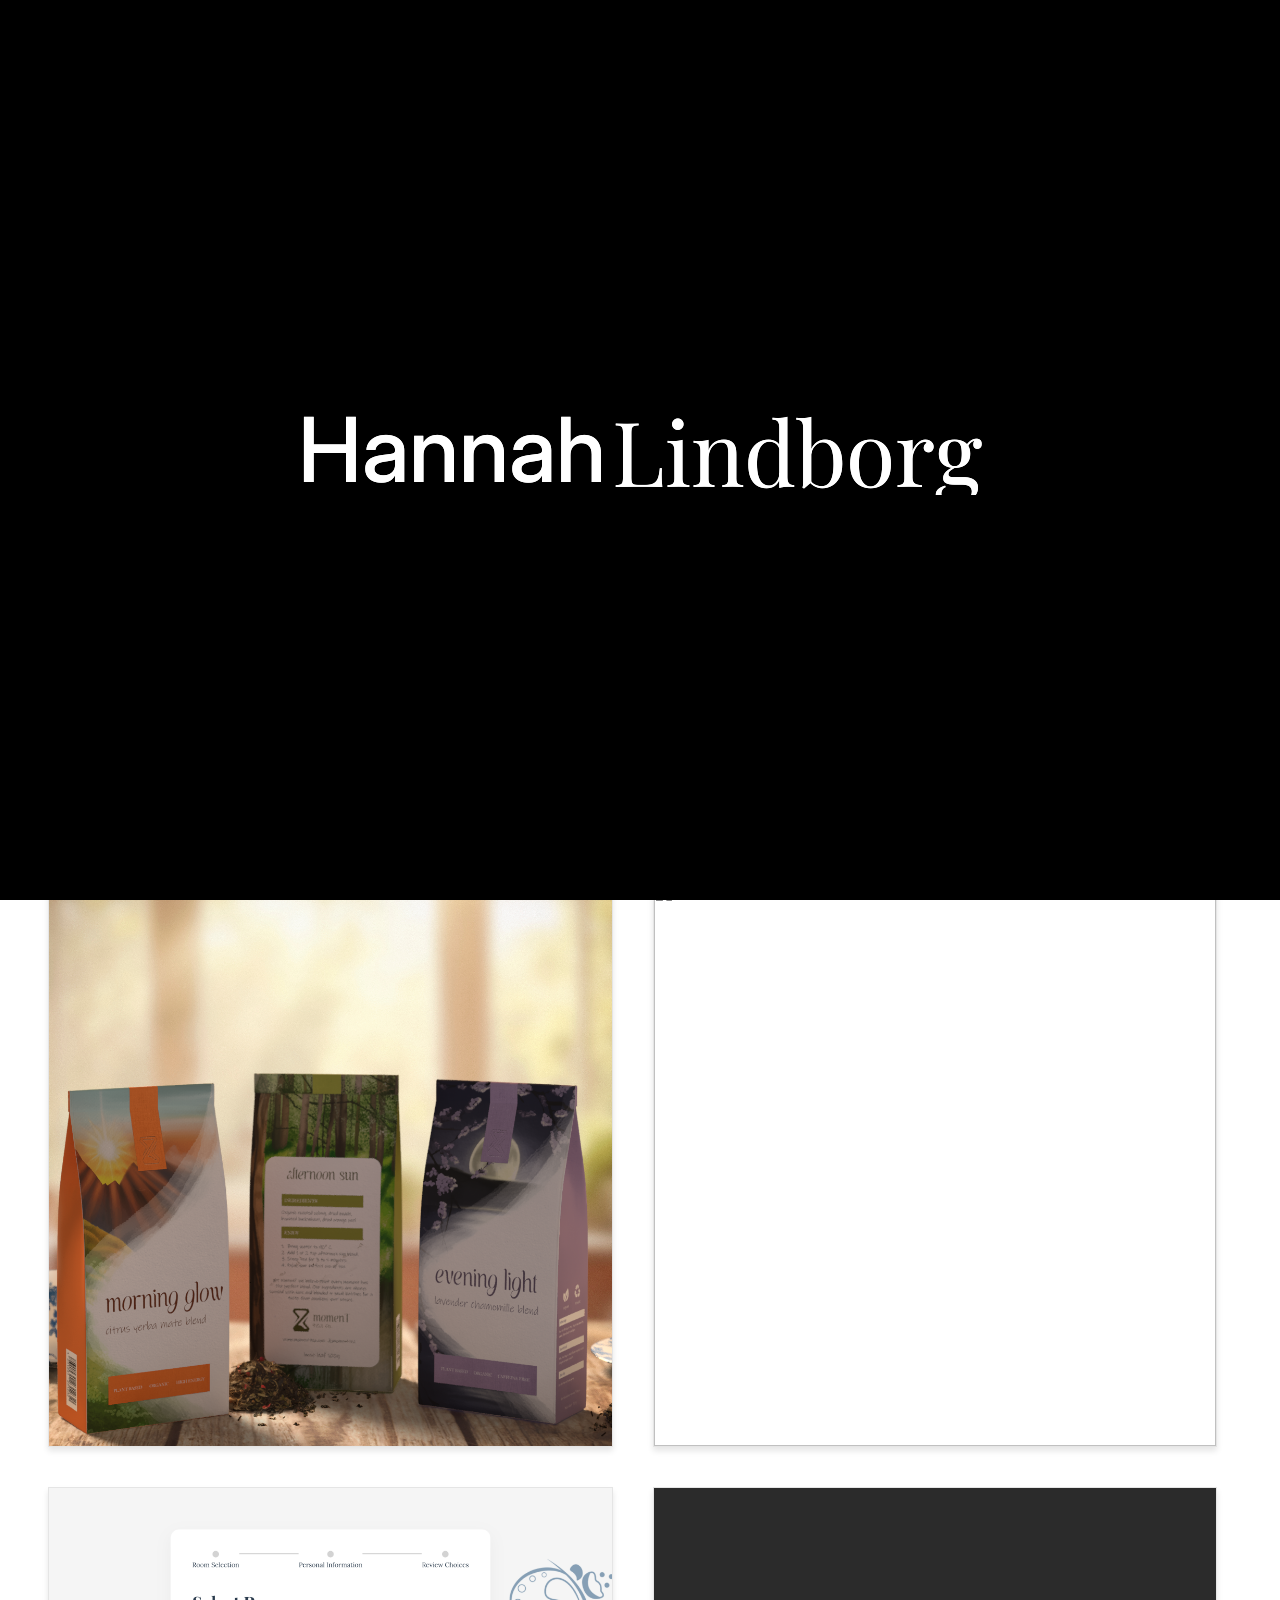
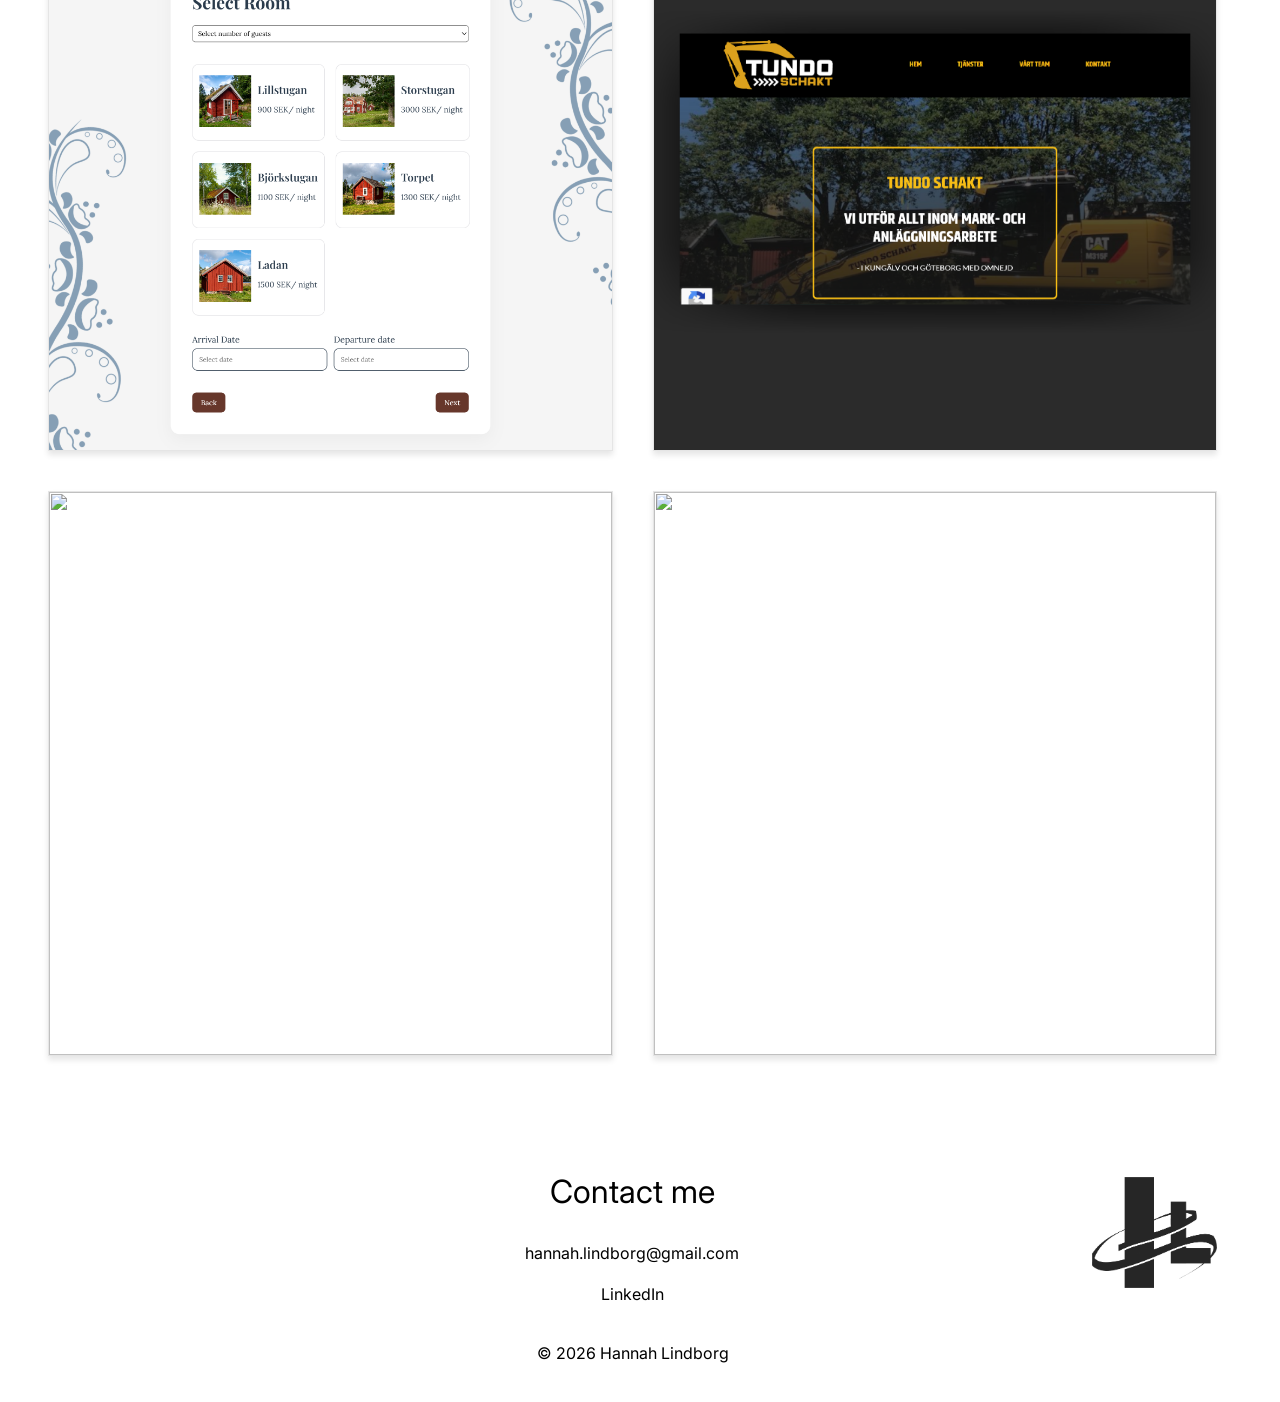
==== commit b7c9a832: "preload animation + favicon" ====
--- a/index.html
+++ b/index.html
@@ -1,12 +1,17 @@
 <!doctype html>
 <html lang="en">
   <head>
+    <script>
+  if (sessionStorage.getItem("hasVisited")) {
+    document.documentElement.classList.add("preloader-hidden");
+  }
+</script>
     <meta charset="UTF-8" />
     <meta name="viewport" content="width=device-width, initial-scale=1.0" />
     <title>Home page</title>
+     <link rel="icon" type="image/png" href="images/Dark grey icon.png"/>
     <link rel="preconnect" href="https://fonts.googleapis.com" />
     <link rel="preconnect" href="https://fonts.gstatic.com" crossorigin />
-
     <link
       href="https://fonts.googleapis.com/css2?family=Bebas+Neue&family=Inter:ital,opsz,wght@0,14..32,100..900;1,14..32,100..900&display=swap"
       rel="stylesheet"
@@ -25,10 +30,38 @@
     <link rel="stylesheet" href="transitions.css" />
   </head>
   <body>
+
+ <div id="preloader">
+  <div class="loader-content">
+    <div id="loader-name">
+          <h1 id="loader-first-name">
+          <span class="char"><div class="original">H</div><div class="clone">H</div></span>
+          <span class="char"><div class="original">a</div><div class="clone">a</div></span>
+          <span class="char"><div class="original">n</div><div class="clone">n</div></span>
+          <span class="char"><div class="original">n</div><div class="clone">n</div></span>
+          <span class="char"><div class="original">a</div><div class="clone">a</div></span>
+          <span class="char"><div class="original">h</div><div class="clone">h</div></span>
+          </h1>
+           <h1 id="loader-last-name">
+          <span class="char"><div class="original">L</div><div class="clone">L</div></span>
+          <span class="char"><div class="original">i</div><div class="clone">i</div></span>
+          <span class="char"><div class="original">n</div><div class="clone">n</div></span>
+          <span class="char"><div class="original">d</div><div class="clone">d</div></span>
+          <span class="char"><div class="original">b</div><div class="clone">b</div></span>
+          <span class="char"><div class="original">o</div><div class="clone">o</div></span>
+          <span class="char"><div class="original">r</div><div class="clone">r</div></span>
+          <span class="char"><div class="original">g</div><div class="clone">g</div></span>
+          </h1>
+        </div>
+      </div>
+    </div>
+  </div>
+</div>
+
     <div id="smooth-wrapper" class="smooth-scroll">
       <div id="smooth-content">
         <header>
-          <nav aria-label="main">
+          <nav aria-label="main"> 
             <ul>
               <div class="left-side">
                 <li class="name" id="firstname"><a href="index.html">Hannah</a></li>
@@ -41,7 +74,9 @@
             </ul>
           </nav>
         </header>
+
         <main id="swup" class="transition-reveal">
+
           <section id="hero-section">
             <section id="left">
     <div id="hero-title">
@@ -49,14 +84,14 @@
       <h1 id="line2">&amp; Communications</h1>
     </div>
 
-            <p id="hero-description">
-      Backed by a Bachelor's degree in Graphic Design &amp; Web Development, I combine creative visual storytelling with technical execution. <br><br>
-      I design and build <b>responsive websites</b>, distinct <b>visual identities</b>, and <b>multi-channel content</b> across physical and digital spaces.
-    </p>
-
-            <div id="buttons-container">
-              <div class="workbutton" id="workbutton">View my work  &rarr;</div>
-              <div id="aboutmebutton"><a href="about.html">More about me  &rarr;</a></div>
+    <div id="hero-description">
+  <p class="about-text">Backed by a Bachelor's degree in Graphic Design &amp; Web Development, I combine creative visual storytelling with technical execution.</p>
+  <p class="about-text">I design and build <b>responsive websites</b>, distinct <b>visual identities</b>, and <b>multi-channel content</b> across physical and digital spaces.</p>
+</div>
+
+            <div class="buttons-container">
+              <div class="workbutton primarybutton">View my work &rarr;</div>
+              <div id="aboutmebutton" class="secondarybutton"><a href="about.html">More about me  &rarr;</a></div>
             </div>
 
             </section>
--- a/style.css
+++ b/style.css
@@ -127,6 +127,60 @@
   text-decoration-line: none;
 }
 
+/* Button design */
+/*
+Button gradient design inspired by https://gradientbuttons.colorion.co/page/3/
+*/
+
+.primarybutton {
+  background-image: linear-gradient(
+    to right,
+    #111111 0%,
+    #444444 51%,
+    #111111 100%
+  );
+  color: white;
+  transition: 0.5s;
+  background-size: 200% auto;
+  box-shadow: 0 0 20px #eee;
+  border-radius: 10px;
+  display: block;
+}
+
+.primarybutton:hover {
+  background-position: right center;
+  transform: scale(1.05);
+}
+
+.secondarybutton {
+  border: 1px solid grey;
+  transition: 0.5s;
+}
+
+.secondarybutton a {
+  text-decoration-line: none;
+}
+
+.buttons-container {
+  display: flex;
+  flex-direction: row;
+  column-gap: var(--space-sm);
+  margin-top: var(--space-md);
+}
+
+.buttons-container div {
+  padding-inline: var(--space-sm);
+  padding-block: var(--space-xs);
+  border-radius: 2rem;
+  box-shadow: 0px 4px 6px rgba(0, 0, 0, 0.1);
+  border: 1px solid rgba(0, 0, 0, 0.1);
+  display: inline-block;
+}
+
+a {
+  text-decoration-line: none;
+}
+
 /* Intro section */
 
 #intro-section {
--- a/work.css
+++ b/work.css
@@ -2,6 +2,77 @@
 /*#swup.transition-reveal {
   background-color: black;
 }*/
+
+/* Website Preloader */
+
+html.preloader-hidden #preloader {
+  display: none !important;
+}
+
+#preloader {
+  position: fixed;
+  inset: 0;
+  z-index: 1000;
+  background-color: black;
+  color: white;
+  display: flex;
+  align-items: center;
+  justify-content: center;
+}
+
+#loader-name {
+  display: flex;
+  flex-direction: row;
+  align-items: baseline;
+  gap: 0.35em;
+}
+
+#loader-first-name,
+#loader-last-name {
+  display: flex;
+  align-items: baseline;
+  line-height: 1 !important;
+  font-size: clamp(3rem, 7vw, 6rem) !important;
+  margin: 0;
+}
+
+#loader-name #loader-first-name {
+  font-family: "Inter", sans-serif !important;
+  font-weight: 500 !important;
+}
+
+#loader-name #loader-last-name {
+  font-family: "Playfair Display", serif !important;
+  font-weight: 400 !important;
+}
+
+#loader-name #loader-first-name *,
+#loader-name #loader-last-name * {
+  font-family: inherit !important;
+  font-style: inherit !important;
+  font-weight: inherit !important;
+  font-size: clamp(3rem, 7vw, 6rem) !important;
+}
+
+.char {
+  position: relative;
+  display: inline-block;
+  overflow: hidden;
+  height: 1em;
+  line-height: 1;
+}
+
+.original {
+  position: relative;
+  display: inline-block;
+  overflow: hidden;
+}
+
+.clone {
+  position: absolute;
+  top: 0;
+  left: 0;
+}
 
 body {
   background-image: url("images/background-img.jpg");
@@ -46,93 +117,6 @@
 #hero-description {
   margin-top: var(--space-sm);
   flex: 60%;
-  line-height: 1.5;
-  font-kerning: normal;
-}
-
-#hero-description,
-#hero-description *,
-#hero-description div,
-#hero-description span {
-  font-family: "JetBrains Mono", monospace !important;
-  font-size: 1rem;
-  font-weight: 100;
-  -webkit-font-smoothing: antialiased;
-}
-
-#hero-description b,
-#hero-description strong,
-#hero-description .split-word b,
-#hero-description .split-word strong {
-  font-weight: 700 !important;
-}
-
-#hero-description .split-line,
-#hero-description .split-word {
-  font-family: "JetBrains Mono", monospace !important;
-  font-weight: 100 !important;
-  font-size: 1rem !important;
-  line-height: inherit !important;
-  display: inline-block;
-  -webkit-font-smoothing: antialiased;
-  -moz-osx-font-smoothing: grayscale;
-}
-
-#hero-description div {
-  display: inline-block;
-}
-
-#buttons-container {
-  display: flex;
-  flex-direction: row;
-  column-gap: var(--space-sm);
-  margin-top: var(--space-md);
-}
-
-#buttons-container div {
-  padding-inline: var(--space-sm);
-  padding-block: var(--space-xs);
-  border-radius: 2rem;
-  box-shadow: 0px 4px 6px rgba(0, 0, 0, 0.1);
-  border: 1px solid rgba(0, 0, 0, 0.1);
-  display: inline-block;
-}
-
-/*
-Button gradient design inspired by https://gradientbuttons.colorion.co/page/3/
-*/
-
-#workbutton {
-  background-image: linear-gradient(
-    to right,
-    #111111 0%,
-    #444444 51%,
-    #111111 100%
-  );
-  color: white;
-  transition: 0.5s;
-  background-size: 200% auto;
-  box-shadow: 0 0 20px #eee;
-  border-radius: 10px;
-  display: block;
-}
-
-#workbutton:hover {
-  background-position: right center;
-  transform: scale(1.05);
-}
-
-#aboutmebutton {
-  border: 1px solid grey;
-  transition: 0.5s;
-}
-
-#aboutmebutton a {
-  text-decoration-line: none;
-}
-
-#aboutmebutton:hover {
-  transform: scale(1.05);
 }
 
 #hero-gallery {
@@ -296,18 +280,6 @@
   justify-content: flex-end;
 }
 
-@media screen and (max-width: 1200px) {
-  #graphic-design {
-    font-size: 4.5rem;
-  }
-  #web-development {
-    font-size: 4.5rem;
-  }
-  #and {
-    font-size: 4.5rem;
-  }
-}
-
 @media screen and (max-width: 1024px) {
   #line1,
   #line2 {
@@ -369,43 +341,21 @@
   }
 }
 
-@media screen and (max-width: 550px) {
-  #hero-2nd-row {
-    padding-left: var(--space-sm);
-  }
-  #web-development {
-    opacity: 1;
-    font-size: 2rem;
-  }
-  #graphic-design {
-    font-size: 2rem;
-  }
-  #and {
-    font-size: 2rem;
-  }
-}
-
 @media screen and (max-width: 480px) {
-  #hero-1 {
-    height: 50vh;
-  }
   .project-title {
     font-size: 1.5rem;
   }
   .project-tags p {
     font-size: 0.5rem;
   }
-  #buttons-container {
+  .buttons-container {
     flex-direction: column;
     row-gap: var(--space-sm);
   }
-  #buttons-container div {
+  .buttons-container div {
     display: flex;
     align-items: center;
     text-align: center;
     justify-content: center;
   }
 }
-
-@media screen and (max-width: 410px) {
-}
